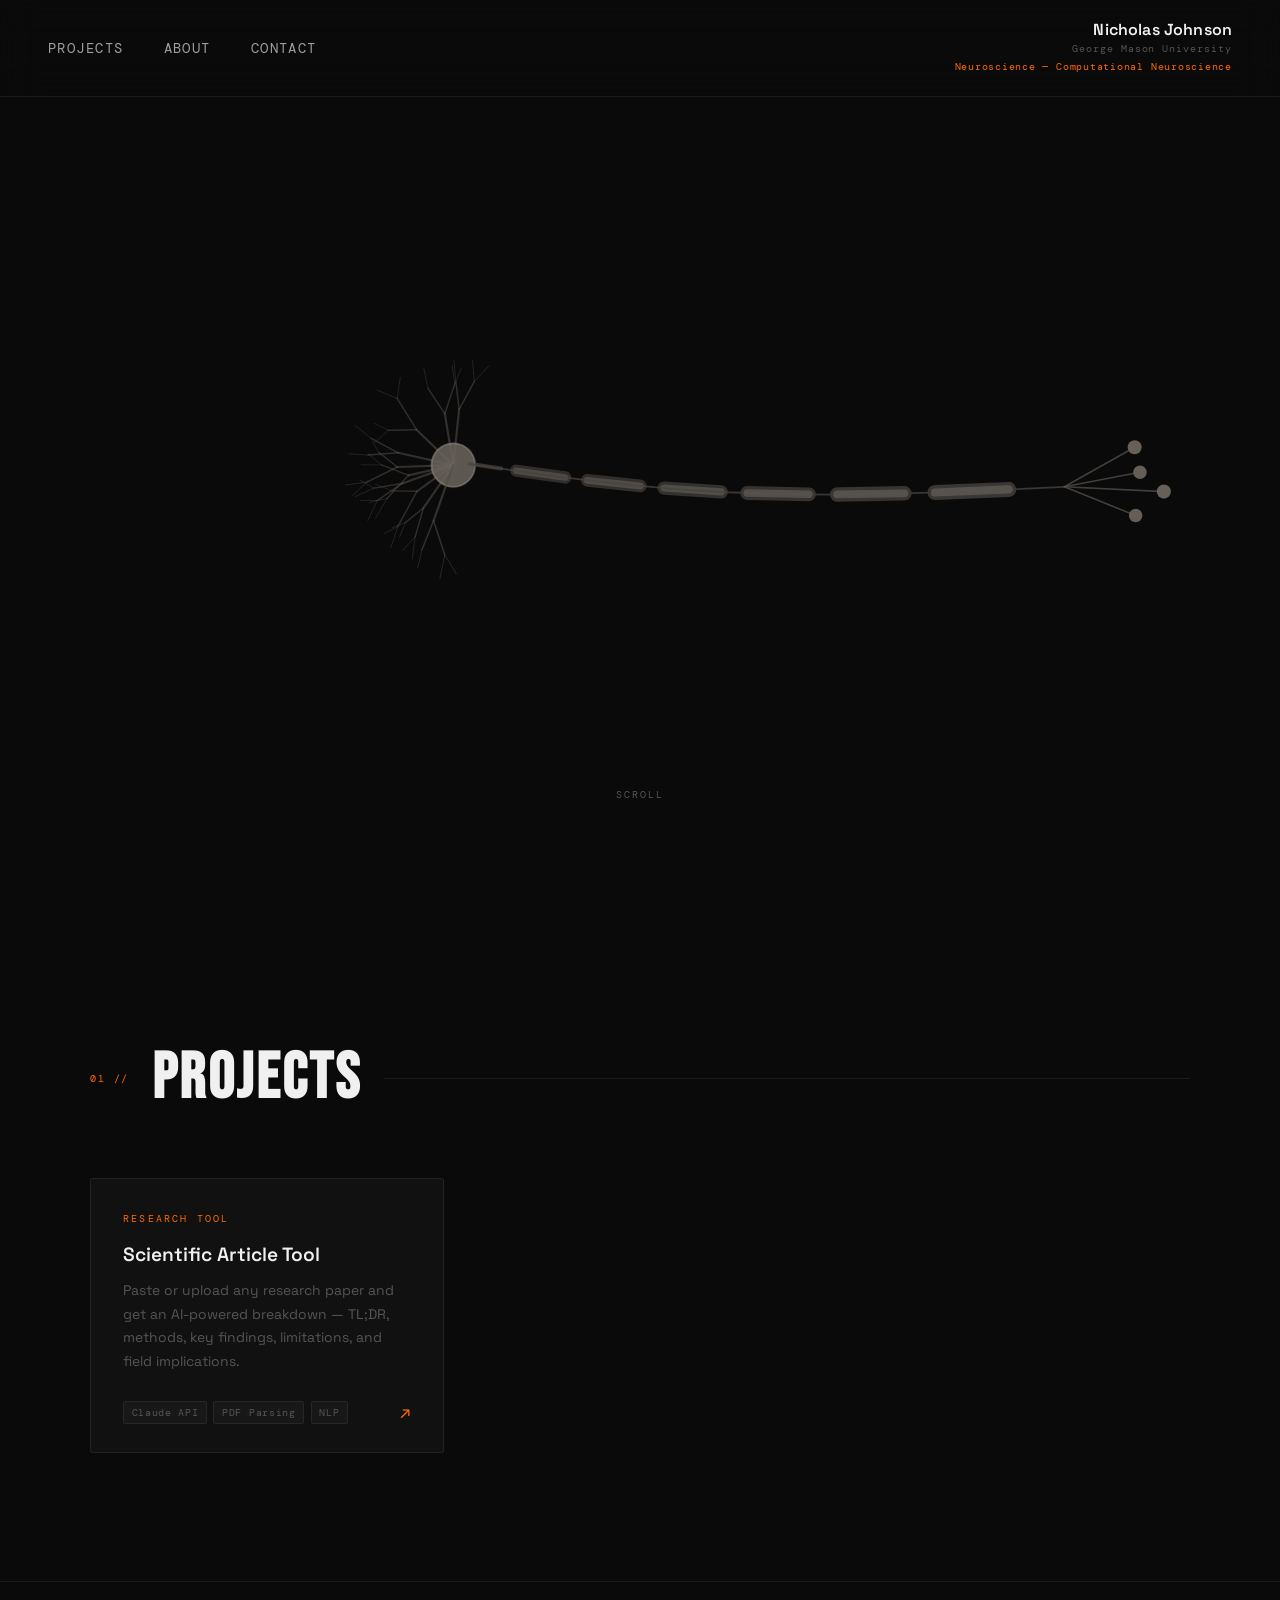
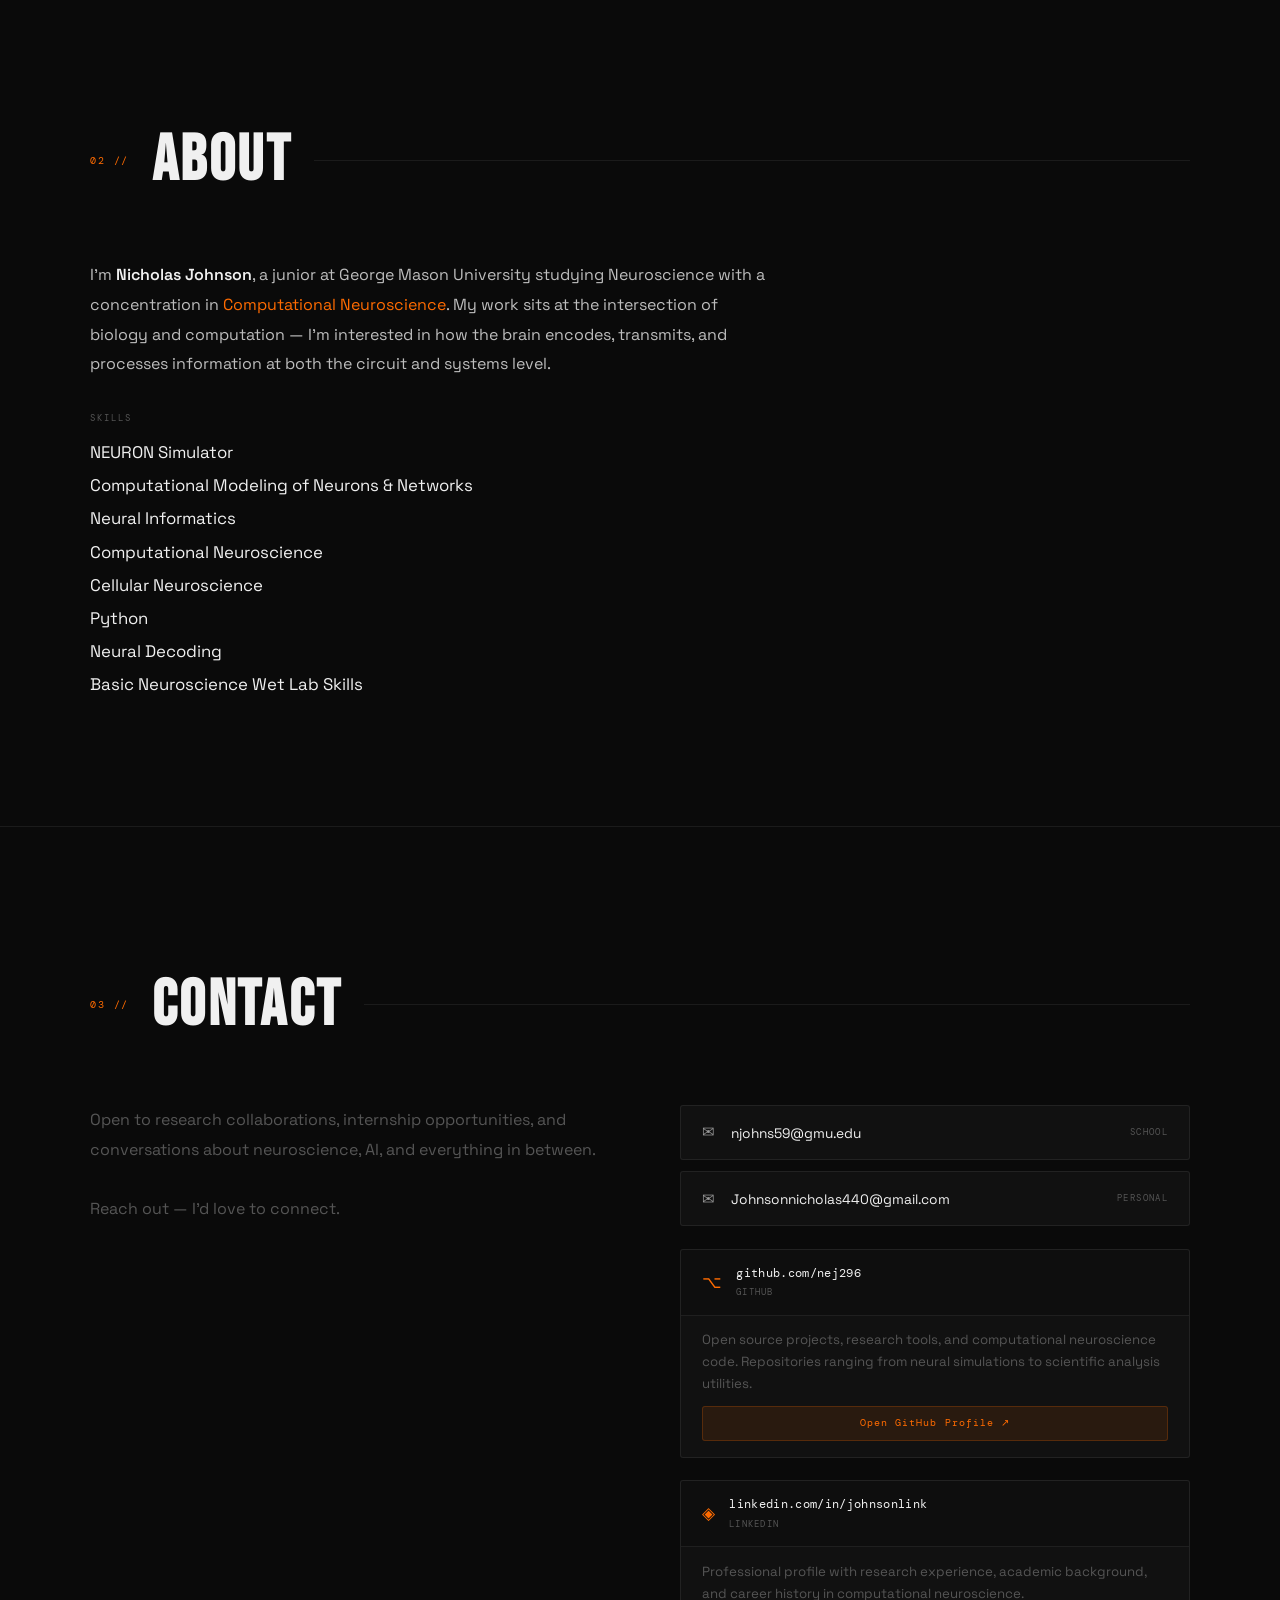
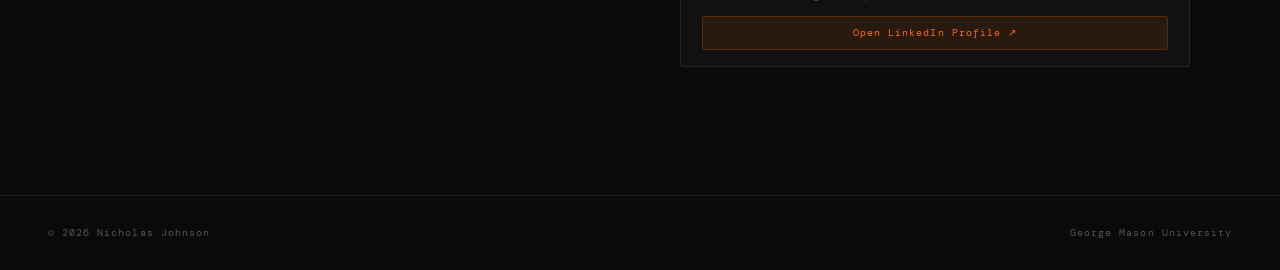
==== index.html @ ff664b65 "Add Python API backend and deploy to Vercel - Add serverless /api/analyze endpoint that proxies Anth" ====
<!DOCTYPE html>
<html lang="en">
<head>
  <meta charset="UTF-8">
  <meta name="viewport" content="width=device-width, initial-scale=1.0">
  <title>Nicholas Johnson — Computational Neuroscience</title>
  <link rel="preconnect" href="https://fonts.googleapis.com">
  <link rel="preconnect" href="https://fonts.gstatic.com" crossorigin>
  <link href="https://fonts.googleapis.com/css2?family=Bebas+Neue&family=Space+Grotesk:wght@300;400;500;600;700&family=DM+Mono:ital,wght@0,400;0,500;1,400&display=swap" rel="stylesheet">

  <style>
    /* ═══════════════════════════════════════════════
       DESIGN SYSTEM
    ═══════════════════════════════════════════════ */
    :root {
      --bg:          #0a0a0a;
      --surface:     #111111;
      --surface-hi:  #1a1a1a;
      --orange:      #ff6b00;
      --orange-lo:   #c45200;
      --orange-hi:   #ff9a3c;
      --orange-dim:  rgba(255, 107, 0, 0.1);
      --orange-mid:  rgba(255, 107, 0, 0.2);
      --text:        #f0f0f0;
      --text-dim:    #555555;
      --border:      rgba(255, 255, 255, 0.07);
      --border-hi:   rgba(255, 107, 0, 0.4);
      --font-display: 'Bebas Neue', sans-serif;
      --font-body:    'Space Grotesk', sans-serif;
      --font-mono:    'DM Mono', monospace;
      --ease:         cubic-bezier(0.25, 0.46, 0.45, 0.94);
    }

    *, *::before, *::after { box-sizing: border-box; margin: 0; padding: 0; }
    html { scroll-behavior: smooth; }

    body {
      background: var(--bg);
      color: var(--text);
      font-family: var(--font-body);
      overflow-x: hidden;
      line-height: 1.6;
    }

    /* ═══════════════════════════════════════════════
       CANVAS — Single neuron morphology
    ═══════════════════════════════════════════════ */
    #neural-canvas {
      position: fixed;
      inset: 0;
      width: 100%;
      height: 100%;
      z-index: 0;
      pointer-events: auto;
      cursor: grab;
    }

    #neural-canvas:active { cursor: grabbing; }

    /* ═══════════════════════════════════════════════
       NAV
    ═══════════════════════════════════════════════ */
    nav {
      position: fixed;
      inset: 0 0 auto 0;
      z-index: 100;
      padding: 1.4rem 3rem;
      display: flex;
      align-items: center;
      justify-content: space-between;
      backdrop-filter: blur(20px);
      background: rgba(10, 10, 10, 0.7);
      border-bottom: 1px solid var(--border);
    }

    .nav-links {
      display: flex;
      gap: 2.5rem;
      list-style: none;
    }

    .nav-links a {
      color: rgba(240, 240, 240, 0.65);
      text-decoration: none;
      font-family: var(--font-mono);
      font-size: 0.9rem;
      letter-spacing: 0.1em;
      text-transform: uppercase;
      transition: color 0.2s;
      position: relative;
    }

    .nav-links a::after {
      content: '';
      position: absolute;
      bottom: -3px; left: 0;
      width: 0; height: 1px;
      background: var(--orange);
      transition: width 0.25s var(--ease);
    }

    .nav-links a:hover { color: var(--orange); }
    .nav-links a:hover::after { width: 100%; }

    /* Identity block — top right */
    .nav-identity {
      display: flex;
      flex-direction: column;
      align-items: flex-end;
      gap: 0.15rem;
    }

    .nid-name {
      font-family: var(--font-body);
      font-size: 1rem;
      font-weight: 600;
      color: var(--text);
      letter-spacing: 0.01em;
      line-height: 1;
    }

    .nid-school {
      font-family: var(--font-mono);
      font-size: 0.6rem;
      color: var(--text-dim);
      letter-spacing: 0.1em;
    }

    .nid-degree {
      font-family: var(--font-mono);
      font-size: 0.6rem;
      color: var(--orange);
      letter-spacing: 0.08em;
    }

    /* ═══════════════════════════════════════════════
       HERO — full viewport, neuron is the content
    ═══════════════════════════════════════════════ */
    #hero {
      position: relative;
      z-index: 2;
      height: 100vh;
      background: transparent;
      pointer-events: none; /* let canvas beneath receive mouse/touch events */
    }

    .scroll-cue {
      position: absolute;
      bottom: 2.5rem;
      left: 50%;
      transform: translateX(-50%);
      display: flex;
      flex-direction: column;
      align-items: center;
      gap: 0.6rem;
      opacity: 0;
      animation: fadeIn 1s var(--ease) 2s forwards;
    }

    .scroll-cue span {
      font-family: var(--font-mono);
      font-size: 0.6rem;
      color: var(--text-dim);
      letter-spacing: 0.22em;
      text-transform: uppercase;
    }

    .scroll-track {
      width: 1px;
      height: 48px;
      overflow: hidden;
      position: relative;
    }

    .scroll-track::after {
      content: '';
      position: absolute;
      top: -100%;
      width: 1px;
      height: 100%;
      background: linear-gradient(to bottom, transparent, var(--orange));
      animation: scrollDrop 2s ease-in-out infinite;
    }

    /* ═══════════════════════════════════════════════
       SECTIONS — solid black covers canvas when scrolled
    ═══════════════════════════════════════════════ */
    section {
      position: relative;
      z-index: 2;
      background: var(--bg);
    }

    .sec-head {
      display: flex;
      align-items: center;
      gap: 1.4rem;
      margin-bottom: 3rem;
    }

    .sec-num {
      font-family: var(--font-mono);
      font-size: 0.65rem;
      color: var(--orange);
      letter-spacing: 0.18em;
      white-space: nowrap;
    }

    .sec-title {
      font-family: var(--font-display);
      font-size: clamp(2.5rem, 5vw, 4rem);
      color: var(--text);
      letter-spacing: 0.04em;
      white-space: nowrap;
    }

    .sec-rule {
      flex: 1;
      height: 1px;
      background: var(--border);
      margin-bottom: 2px;
    }

    /* ═══════════════════════════════════════════════
       PROJECTS
    ═══════════════════════════════════════════════ */
    #projects { padding: 8rem 3rem; }

    .projects-wrap { max-width: 1100px; margin: 0 auto; }

    /* ─────────────────────────────────────────────
       HOW TO ADD A NEW PROJECT CARD
       ─────────────────────────────────────────────
       1. Copy the <article class="project-card"> block.
       2. Paste after the last </article>, before "ADD NEW CARDS HERE".
       3. Update:
            data-href       → "yourpage.html" or "https://..."
            .card-category  → category label
            .card-title     → project name
            .card-desc      → 1–2 sentence description
            .pill items     → tech/method tags
       ───────────────────────────────────────────── */
    .projects-grid {
      display: grid;
      grid-template-columns: repeat(auto-fill, minmax(340px, 1fr));
      gap: 1.2rem;
    }

    .project-card {
      background: var(--surface);
      border: 1px solid var(--border);
      border-radius: 3px;
      padding: 2rem 2rem 1.6rem;
      cursor: pointer;
      transition: transform 0.3s var(--ease), border-color 0.25s, box-shadow 0.3s, background 0.25s;
      position: relative;
      overflow: hidden;
      text-decoration: none;
      color: inherit;
      display: block;
    }

    .project-card::before {
      content: '';
      position: absolute;
      top: 0; left: 0; right: 0;
      height: 2px;
      background: linear-gradient(90deg, transparent, var(--orange), transparent);
      opacity: 0;
      transition: opacity 0.3s;
    }

    .project-card::after {
      content: '';
      position: absolute;
      inset: 0;
      background: radial-gradient(ellipse at 50% -10%, var(--orange-dim), transparent 65%);
      opacity: 0;
      transition: opacity 0.3s;
    }

    .project-card:hover {
      border-color: var(--border-hi);
      background: var(--surface-hi);
      transform: translateY(-4px);
      box-shadow: 0 20px 50px rgba(0,0,0,0.6), 0 0 40px rgba(255, 107, 0, 0.06);
    }

    .project-card:hover::before,
    .project-card:hover::after { opacity: 1; }

    .card-category {
      font-family: var(--font-mono);
      font-size: 0.62rem;
      color: var(--orange);
      letter-spacing: 0.22em;
      text-transform: uppercase;
      margin-bottom: 1rem;
    }

    .card-title {
      font-size: 1.2rem;
      font-weight: 600;
      color: var(--text);
      margin-bottom: 0.65rem;
      line-height: 1.3;
    }

    .card-desc {
      font-size: 0.87rem;
      color: var(--text-dim);
      line-height: 1.72;
      margin-bottom: 1.5rem;
    }

    .card-foot {
      display: flex;
      align-items: center;
      justify-content: space-between;
    }

    .card-pills { display: flex; gap: 0.4rem; flex-wrap: wrap; }

    .pill {
      font-family: var(--font-mono);
      font-size: 0.6rem;
      color: var(--text-dim);
      background: rgba(255,255,255,0.03);
      border: 1px solid rgba(255,255,255,0.06);
      border-radius: 2px;
      padding: 0.17rem 0.48rem;
      letter-spacing: 0.07em;
    }

    .card-arrow {
      color: var(--orange);
      font-size: 1.1rem;
      font-style: normal;
      transition: transform 0.25s var(--ease);
    }

    .project-card:hover .card-arrow { transform: translate(4px, -4px); }

    /* ═══════════════════════════════════════════════
       ABOUT
    ═══════════════════════════════════════════════ */
    #about { padding: 8rem 3rem; border-top: 1px solid var(--border); }

    .about-wrap {
      max-width: 1100px;
      margin: 0 auto;
    }

    .about-body {
      max-width: 680px;
    }

    .about-body p {
      font-size: 1rem;
      color: rgba(240, 240, 240, 0.78);
      line-height: 1.85;
      margin-bottom: 1.3rem;
    }

    .about-body strong { color: var(--text); font-weight: 600; }
    .hl { color: var(--orange); }

    /* Research interests list */
    .interest-list {
      list-style: none;
      padding: 0;
      margin: 0.6rem 0 1.4rem;
      display: flex;
      flex-direction: column;
      gap: 0.45rem;
    }

    .interest-list li {
      font-size: 0.92rem;
      color: rgba(240, 240, 240, 0.72);
      line-height: 1.5;
      padding-left: 1.2rem;
      position: relative;
    }

    .interest-list li::before {
      content: '—';
      position: absolute;
      left: 0;
      color: var(--orange);
      font-family: var(--font-mono);
    }

    /* Skills list */
    .skills-label {
      font-family: var(--font-mono);
      font-size: 0.58rem;
      color: var(--text-dim);
      letter-spacing: 0.22em;
      text-transform: uppercase;
      margin-top: 2rem;
      margin-bottom: 0.9rem;
    }

    .skills-cluster {
      display: flex;
      flex-direction: column;
      gap: 0.5rem;
    }

    .skill-chip {
      font-family: var(--font-body);
      font-size: 1.05rem;
      color: var(--text);
      line-height: 1.5;
    }

    /* Social preview cards (contact section) */
    .social-card {
      background: var(--surface);
      border: 1px solid var(--border);
      border-radius: 3px;
      overflow: hidden;
      margin-top: 0.7rem;
    }

    .social-card-head {
      display: flex;
      align-items: center;
      gap: 0.9rem;
      padding: 0.95rem 1.3rem;
      border-bottom: 1px solid var(--border);
      background: rgba(0, 0, 0, 0.2);
    }

    .social-icon {
      font-size: 1.05rem;
      color: var(--orange);
      flex-shrink: 0;
    }

    .social-card-meta {
      display: flex;
      flex-direction: column;
      gap: 0.12rem;
      min-width: 0;
    }

    .social-handle {
      font-family: var(--font-mono);
      font-size: 0.72rem;
      color: var(--text);
      letter-spacing: 0.03em;
      white-space: nowrap;
      overflow: hidden;
      text-overflow: ellipsis;
    }

    .social-platform {
      font-family: var(--font-mono);
      font-size: 0.56rem;
      color: var(--text-dim);
      letter-spacing: 0.14em;
      text-transform: uppercase;
    }

    .social-card-body {
      padding: 0.85rem 1.3rem 0.7rem;
    }

    .social-desc {
      font-size: 0.83rem;
      color: var(--text-dim);
      line-height: 1.65;
    }

    .social-open-btn {
      display: block;
      margin: 0 1.3rem 1rem;
      padding: 0.5rem 1rem;
      background: var(--orange-dim);
      border: 1px solid rgba(255, 107, 0, 0.22);
      border-radius: 3px;
      color: var(--orange);
      font-family: var(--font-mono);
      font-size: 0.64rem;
      letter-spacing: 0.1em;
      text-align: center;
      text-decoration: none;
      transition: background 0.2s, border-color 0.2s;
    }

    .social-open-btn:hover {
      background: var(--orange-mid);
      border-color: var(--border-hi);
    }

    /* ═══════════════════════════════════════════════
       CONTACT
    ═══════════════════════════════════════════════ */
    #contact { padding: 8rem 3rem; border-top: 1px solid var(--border); }

    .contact-wrap { max-width: 1100px; margin: 0 auto; }

    .contact-body {
      display: grid;
      grid-template-columns: 1fr 1fr;
      gap: 5rem;
      align-items: start;
    }

    .contact-copy {
      font-size: 1rem;
      color: var(--text-dim);
      line-height: 1.85;
    }

    .link-stack { display: flex; flex-direction: column; gap: 0.7rem; }

    .link-row {
      display: flex;
      align-items: center;
      gap: 1rem;
      padding: 0.9rem 1.3rem;
      background: var(--surface);
      border: 1px solid var(--border);
      border-radius: 3px;
      text-decoration: none;
      color: var(--text);
      font-size: 0.86rem;
      transition: border-color 0.22s, background 0.22s, color 0.22s;
    }

    .link-row:hover {
      border-color: var(--border-hi);
      background: var(--surface-hi);
      color: var(--orange);
    }

    .link-icon { font-size: 0.95rem; opacity: 0.6; }

    .link-label {
      font-family: var(--font-mono);
      font-size: 0.58rem;
      color: var(--text-dim);
      letter-spacing: 0.15em;
      text-transform: uppercase;
      margin-left: auto;
    }

    /* ═══════════════════════════════════════════════
       FOOTER
    ═══════════════════════════════════════════════ */
    footer {
      position: relative;
      z-index: 2;
      background: var(--bg);
      padding: 1.8rem 3rem;
      border-top: 1px solid var(--border);
      display: flex;
      align-items: center;
      justify-content: space-between;
    }

    footer p {
      font-family: var(--font-mono);
      font-size: 0.65rem;
      color: var(--text-dim);
      letter-spacing: 0.1em;
    }

    /* ═══════════════════════════════════════════════
       ANIMATIONS
    ═══════════════════════════════════════════════ */
    @keyframes fadeIn {
      from { opacity: 0; }
      to   { opacity: 1; }
    }

    @keyframes scrollDrop {
      0%   { top: -100%; }
      100% { top: 100%; }
    }

    /* ═══════════════════════════════════════════════
       RESPONSIVE
    ═══════════════════════════════════════════════ */
    @media (max-width: 900px) {
      nav { padding: 1rem 1.5rem; }
      .nid-school, .nid-degree { display: none; }
      #projects, #about, #contact { padding: 5rem 1.5rem; }
      .about-wrap { grid-template-columns: 1fr; gap: 2.5rem; }
      .about-label { position: static; }
      .contact-body { grid-template-columns: 1fr; gap: 2.5rem; }
      footer { padding: 1.5rem; flex-direction: column; gap: 0.3rem; text-align: center; }
    }

    @media (max-width: 600px) {
      .nav-links { gap: 1.4rem; }
      .nid-name { font-size: 0.88rem; }
      .projects-grid { grid-template-columns: 1fr; }
    }
  </style>
</head>
<body>

  <!-- Single-neuron AP animation -->
  <canvas id="neural-canvas"></canvas>

  <!-- ─── NAV ─────────────────────────────────────── -->
  <nav>
    <ul class="nav-links">
      <li><a href="#projects">Projects</a></li>
      <li><a href="#about">About</a></li>
      <li><a href="#contact">Contact</a></li>
    </ul>
    <div class="nav-identity">
      <span class="nid-name">Nicholas Johnson</span>
      <span class="nid-school">George Mason University</span>
      <span class="nid-degree">Neuroscience — Computational Neuroscience</span>
    </div>
  </nav>

  <!-- ─── HERO — neuron fills this viewport ──────── -->
  <section id="hero">
    <div class="scroll-cue" aria-hidden="true">
      <span>Scroll</span>
      <div class="scroll-track"></div>
    </div>
  </section>

  <!-- ─── PROJECTS ──────────────────────────────── -->
  <section id="projects">
    <div class="projects-wrap">
      <div class="sec-head">
        <span class="sec-num">01 //</span>
        <h2 class="sec-title">Projects</h2>
        <div class="sec-rule"></div>
      </div>

      <!-- ═══════════════════════════════════════════
           PROJECT CARDS
           ═══════════════════════════════════════════
           TO ADD A NEW CARD:
           1. Copy the <article> block below in full.
           2. Paste it after the last </article>, before "ADD NEW CARDS HERE".
           3. Edit:
                data-href       → page file or full URL
                .card-category  → short label
                .card-title     → project name
                .card-desc      → 1–2 sentence description
                .pill items     → tech/method tags
           ═══════════════════════════════════════════ -->
      <div class="projects-grid">

        <!-- ── CARD: Scientific Article Tool ── -->
        <article class="project-card" data-href="/tool" role="link" tabindex="0"
                 aria-label="Open Scientific Article Tool">
          <p class="card-category">Research Tool</p>
          <h3 class="card-title">Scientific Article Tool</h3>
          <p class="card-desc">
            Paste or upload any research paper and get an AI-powered breakdown —
            TL;DR, methods, key findings, limitations, and field implications.
          </p>
          <div class="card-foot">
            <div class="card-pills">
              <span class="pill">Claude API</span>
              <span class="pill">PDF Parsing</span>
              <span class="pill">NLP</span>
            </div>
            <i class="card-arrow">↗</i>
          </div>
        </article>

        <!-- ADD NEW CARDS HERE -->

      </div>
    </div>
  </section>

  <!-- ─── ABOUT ─────────────────────────────────── -->
  <section id="about">
    <div class="about-wrap">
      <div class="sec-head">
        <span class="sec-num">02 //</span>
        <h2 class="sec-title">About</h2>
        <div class="sec-rule"></div>
      </div>
      <div class="about-body">
        <p>
          I'm <strong>Nicholas Johnson</strong>, a junior at George Mason University studying
          Neuroscience with a concentration in <span class="hl">Computational Neuroscience</span>.
          My work sits at the intersection of biology and computation — I'm interested in how
          the brain encodes, transmits, and processes information at both the circuit and
          systems level.
        </p>

        <div class="skills-label">Skills</div>
        <div class="skills-cluster">
          <span class="skill-chip">NEURON Simulator</span>
          <span class="skill-chip">Computational Modeling of Neurons &amp; Networks</span>
          <span class="skill-chip">Neural Informatics</span>
          <span class="skill-chip">Computational Neuroscience</span>
          <span class="skill-chip">Cellular Neuroscience</span>
          <span class="skill-chip">Python</span>
          <span class="skill-chip">Neural Decoding</span>
          <span class="skill-chip">Basic Neuroscience Wet Lab Skills</span>
        </div>
      </div>
    </div>
  </section>

  <!-- ─── CONTACT ───────────────────────────────── -->
  <section id="contact">
    <div class="contact-wrap">
      <div class="sec-head">
        <span class="sec-num">03 //</span>
        <h2 class="sec-title">Contact</h2>
        <div class="sec-rule"></div>
      </div>
      <div class="contact-body">
        <p class="contact-copy">
          Open to research collaborations, internship opportunities, and conversations
          about neuroscience, AI, and everything in between.<br><br>
          Reach out — I'd love to connect.
        </p>
        <div class="link-stack">
          <!-- Email links -->
          <a href="mailto:njohns59@gmu.edu" class="link-row">
            <span class="link-icon">✉</span>
            <span>njohns59@gmu.edu</span>
            <span class="link-label">School</span>
          </a>
          <a href="mailto:Johnsonnicholas440@gmail.com" class="link-row">
            <span class="link-icon">✉</span>
            <span>Johnsonnicholas440@gmail.com</span>
            <span class="link-label">Personal</span>
          </a>

          <!-- GitHub preview card -->
          <div class="social-card">
            <div class="social-card-head">
              <span class="social-icon">⌥</span>
              <div class="social-card-meta">
                <span class="social-handle">github.com/nej296</span>
                <span class="social-platform">GitHub</span>
              </div>
            </div>
            <div class="social-card-body">
              <p class="social-desc">
                Open source projects, research tools, and computational neuroscience code.
                Repositories ranging from neural simulations to scientific analysis utilities.
              </p>
            </div>
            <a href="https://github.com/nej296" target="_blank" rel="noopener" class="social-open-btn">
              Open GitHub Profile ↗
            </a>
          </div>

          <!-- LinkedIn preview card -->
          <div class="social-card">
            <div class="social-card-head">
              <span class="social-icon">◈</span>
              <div class="social-card-meta">
                <span class="social-handle">linkedin.com/in/johnsonlink</span>
                <span class="social-platform">LinkedIn</span>
              </div>
            </div>
            <div class="social-card-body">
              <p class="social-desc">
                Professional profile with research experience, academic background,
                and career history in computational neuroscience.
              </p>
            </div>
            <a href="https://www.linkedin.com/in/johnsonlink/" target="_blank" rel="noopener" class="social-open-btn">
              Open LinkedIn Profile ↗
            </a>
          </div>
        </div>
      </div>
    </div>
  </section>

  <footer>
    <p>© 2026 Nicholas Johnson</p>
    <p>George Mason University</p>
  </footer>

  <!-- ═══════════════════════════════════════════════════
       SINGLE-NEURON 3D ACTION POTENTIAL ANIMATION
       ═══════════════════════════════════════════════════
       Full 3D perspective rendering on a 2D canvas:
         - All geometry in world-space 3D coords
         - Slow Y-axis rotation (~28s period) shows depth
         - Perspective projection with depth-based opacity
         - Depth-sorted draw order (back → front)
         - Dendrites spread in 3D (varying Z depths)
         - Myelinated axon with Z curvature
         - Terminal branches spread in 3D space

       AP cycle (~5.4s):
         [idle 2s] → [soma flash + axon AP 2.5s]
                   → [NT release 1.1s] → repeat

       NT dots: launch in a forward cone from each terminal
       (away from axon, toward the postsynaptic cell) in 3D,
       growing larger with perspective as they leave.
  ═══════════════════════════════════════════════════ -->
  <script>
  (function () {
    'use strict';

    const canvas = document.getElementById('neural-canvas');
    const ctx    = canvas.getContext('2d');

    // ── 3D geometry (world-space coords) ───────────
    let soma3        = { x: 0, y: 0, z: 0, r: 20 };
    let dendSegs     = [];  // [{x1,y1,z1, x2,y2,z2, w}]
    let axonPts      = [];  // [{x,y,z}]
    let myelinRanges = [];  // [{t1,t2}]
    let termBranches = [];  // [{from:{x,y,z}, to:{x,y,z}}]
    let terminals    = [];  // [{x,y,z}]
    let nts          = [];  // [{x,y,z, vx,vy,vz, alpha, r0}]

    // ── AP state ────────────────────────────────────
    let phase = 'idle', phaseStart = 0;
    const DUR = { idle: 1900, axon: 2500, release: 1100 };

    // ── Projection constants ─────────────────────────
    const ROT_SPEED = (Math.PI * 2) / 28000; // ~28s full rotation
    const BASE_TILT = -0.20;                  // resting X tilt (radians)
    const FOV       = 800;
    let   worldScale = 1;     // set by fitNeuron() after build()
    let   curTiltX   = BASE_TILT; // updated each frame during drag

    // ── Drag-rotation state ──────────────────────────
    let isDragging    = false;
    let dragLast      = { x: 0, y: 0 };
    let manualRotY    = 0;     // accumulated Y from user drag
    let manualRotX    = 0;     // accumulated X from user drag
    let autoRotOffset = 0;     // keeps auto-rot continuous after drag
    let lastInteract  = -999999;
    const RESUME_DELAY = 2000; // ms to blend back to auto-rotation

    // ── Seeded RNG ──────────────────────────────────
    function makeRng(seed) {
      let s = seed >>> 0;
      return () => { s = Math.imul(s, 1664525) + 1013904223 >>> 0; return s / 0x100000000; };
    }

    // ── 3D → 2D perspective projection ─────────────
    // worldScale is applied here so fitNeuron() can adjust size without
    // touching geometry arrays.
    function proj(wx, wy, wz, rotY) {
      wx *= worldScale; wy *= worldScale; wz *= worldScale;

      const cosY = Math.cos(rotY), sinY = Math.sin(rotY);
      const rx  =  wx * cosY + wz * sinY;
      const ry  =  wy;
      const rz  = -wx * sinY + wz * cosY;

      const cosX = Math.cos(curTiltX), sinX = Math.sin(curTiltX);
      const ry2  = ry * cosX - rz * sinX;
      const rz2  = ry * sinX + rz * cosX;

      const s = FOV / (FOV + rz2);
      return {
        sx: canvas.width  * 0.5 + rx  * s,
        sy: canvas.height * 0.5 + ry2 * s,
        s, rz2,
      };
    }

    function depthFade(rz2) { return Math.max(0.15, 1.0 - rz2 * 0.0015); }

    // ── Build 3D neuron geometry ─────────────────────
    function build() {
      const W = canvas.width, H = canvas.height;

      soma3 = {
        x: -W * 0.20, y: 0, z: 0,
        r: Math.max(16, Math.min(24, H * 0.028)),
      };

      dendSegs = []; axonPts = []; myelinRanges = [];
      termBranches = []; terminals = []; nts = [];

      const rng = makeRng(42);

      function growD(x, y, z, angle, len, depth) {
        if (depth <= 0 || len < 9) return;
        const wobble = (rng() - 0.5) * 0.52;
        const a  = angle + wobble;
        const dz = (rng() - 0.5) * len * 0.55;
        const ex = x + Math.cos(a) * len;
        const ey = y + Math.sin(a) * len;
        const ez = z + dz;
        const w  = Math.max(0.5, depth * 0.82);
        dendSegs.push({ x1:x, y1:y, z1:z, x2:ex, y2:ey, z2:ez, w });
        const nb  = depth >= 3 ? 2 : (rng() > 0.4 ? 2 : 1);
        const spr = 0.28 + rng() * 0.20;
        const sc  = 0.52 + rng() * 0.24;
        if (nb === 1) {
          growD(ex, ey, ez, a, len * sc, depth - 1);
        } else {
          growD(ex, ey, ez, a - spr, len * sc,           depth - 1);
          growD(ex, ey, ez, a + spr, len * (sc - 0.05),  depth - 1);
        }
      }

      const dLen = H * 0.082;
      [
        -Math.PI * 0.96, -Math.PI * 0.85, -Math.PI * 0.73,
        -Math.PI * 0.60, -Math.PI * 0.50,  Math.PI,
         Math.PI * 0.95,  Math.PI * 0.83,  Math.PI * 0.70,
         Math.PI * 0.58,
      ].forEach(a => growD(soma3.x, soma3.y, soma3.z, a, dLen, 3));

      const axLen = W * 0.52, axAngle = 0.10, nPts = 12;
      for (let i = 0; i <= nPts; i++) {
        const t   = i / nPts;
        const bow  = Math.sin(t * Math.PI) * (H * 0.022);
        const bowZ = Math.sin(t * Math.PI * 0.7) * (H * 0.015);
        axonPts.push({
          x: soma3.x + soma3.r + t * axLen * Math.cos(axAngle),
          y: soma3.y + t * axLen * Math.sin(axAngle) + bow,
          z: soma3.z + bowZ,
        });
      }

      const nMyelin = 6, nodeGap = 0.022, hillockT = 0.08, termGapT = 0.05;
      const mLen = 1 - hillockT - termGapT;
      for (let i = 0; i < nMyelin; i++) {
        const t1 = hillockT + (i / nMyelin) * mLen + nodeGap;
        const t2 = hillockT + ((i + 1) / nMyelin) * mLen - nodeGap;
        if (t2 > t1) myelinRanges.push({ t1, t2 });
      }

      const tip = axonPts[axonPts.length - 1];
      [
        { da: -0.48, dz: -0.30 }, { da: -0.18, dz:  0.20 },
        { da:  0.14, dz: -0.18 }, { da:  0.44, dz:  0.32 },
      ].forEach(({ da, dz }) => {
        const len = H * 0.068 + rng() * H * 0.025;
        const ex  = tip.x + Math.cos(da) * len;
        const ey  = tip.y + Math.sin(da) * len;
        const ez  = tip.z + dz * len;
        termBranches.push({ from: { x: tip.x, y: tip.y, z: tip.z }, to: { x: ex, y: ey, z: ez } });
        terminals.push({ x: ex, y: ey, z: ez });
      });
    }

    // ── Fit neuron to viewport ────────────────────────
    // Samples all world points across 8 Y-rotation angles to find the
    // worst-case screen extent, then sets worldScale so the neuron
    // never clips outside the viewport.
    function fitNeuron() {
      worldScale = 1; // reset so proj() gives raw values first

      const pts = [
        soma3,
        ...dendSegs.flatMap(s => [{ x:s.x1,y:s.y1,z:s.z1 }, { x:s.x2,y:s.y2,z:s.z2 }]),
        ...axonPts,
        ...termBranches.flatMap(b => [b.from, b.to]),
      ];

      const W = canvas.width, H = canvas.height;
      let maxSx = 0, maxSy = 0;
      const nAngles = 12;

      for (let i = 0; i < nAngles; i++) {
        const rotY = i * (Math.PI / nAngles);
        pts.forEach(p => {
          const pr = proj(p.x, p.y, p.z, rotY);
          maxSx = Math.max(maxSx, Math.abs(pr.sx - W * 0.5));
          maxSy = Math.max(maxSy, Math.abs(pr.sy - H * 0.5));
        });
      }

      const padX = W * 0.5 * 0.90;
      const padY = H * 0.5 * 0.90;
      const sx   = maxSx > 0 ? padX / maxSx : 1;
      const sy   = maxSy > 0 ? padY / maxSy : 1;
      worldScale  = Math.min(sx, sy, 1.6); // scale up to fill viewport, cap at 1.6×
    }

    // ── 3D path utilities ────────────────────────────
    function pathLen3(pts) {
      let l = 0;
      for (let i = 1; i < pts.length; i++)
        l += Math.hypot(pts[i].x - pts[i-1].x, pts[i].y - pts[i-1].y, pts[i].z - pts[i-1].z);
      return l;
    }

    function ptOnPath3(pts, t) {
      if (pts.length < 2) return pts[0] ?? soma3;
      const total  = pathLen3(pts);
      const target = Math.min(t, 1) * total;
      let walked = 0;
      for (let i = 1; i < pts.length; i++) {
        const d = Math.hypot(pts[i].x - pts[i-1].x, pts[i].y - pts[i-1].y, pts[i].z - pts[i-1].z);
        if (walked + d >= target) {
          const lt = d > 0 ? (target - walked) / d : 0;
          return {
            x: pts[i-1].x + (pts[i].x - pts[i-1].x) * lt,
            y: pts[i-1].y + (pts[i].y - pts[i-1].y) * lt,
            z: pts[i-1].z + (pts[i].z - pts[i-1].z) * lt,
          };
        }
        walked += d;
      }
      return pts[pts.length - 1];
    }

    // ── Glow helper ──────────────────────────────────
    function glow(sx, sy, r, alpha) {
      if (r <= 0 || alpha <= 0) return;
      const g = ctx.createRadialGradient(sx, sy, 0, sx, sy, r);
      g.addColorStop(0,    `rgba(255,255,255,${alpha})`);
      g.addColorStop(0.42, `rgba(255,252,248,${alpha * 0.35})`);
      g.addColorStop(1,    'rgba(255,255,255,0)');
      ctx.fillStyle = g;
      ctx.beginPath();
      ctx.arc(sx, sy, r, 0, Math.PI * 2);
      ctx.fill();
    }

    // ── Draw neuron with depth-sorted 3D projection ──
    function drawNeuron(rotY, somaBreath, termIntensity) {
      ctx.lineCap = 'round'; ctx.lineJoin = 'round';
      const calls = [];

      dendSegs.forEach(s => {
        const p1 = proj(s.x1, s.y1, s.z1, rotY);
        const p2 = proj(s.x2, s.y2, s.z2, rotY);
        const mz = (p1.rz2 + p2.rz2) * 0.5;
        const df = depthFade(mz);
        const lw = s.w * Math.max(0.6, (p1.s + p2.s) * 0.5);
        calls.push({ z: mz, fn() {
          ctx.beginPath(); ctx.moveTo(p1.sx, p1.sy); ctx.lineTo(p2.sx, p2.sy);
          ctx.strokeStyle = `rgba(82,77,72,${0.65 * df})`;
          ctx.lineWidth   = lw; ctx.stroke();
        }});
      });

      {
        const pts2 = axonPts.map(p => proj(p.x, p.y, p.z, rotY));
        const mz   = pts2.reduce((a, p) => a + p.rz2, 0) / pts2.length;
        const df   = depthFade(mz);
        calls.push({ z: mz, fn() {
          ctx.beginPath();
          pts2.forEach((p, i) => i === 0 ? ctx.moveTo(p.sx, p.sy) : ctx.lineTo(p.sx, p.sy));
          ctx.strokeStyle = `rgba(72,68,64,${0.75 * df})`;
          ctx.lineWidth   = 1.8; ctx.stroke();
        }});
      }

      myelinRanges.forEach(({ t1, t2 }) => {
        const s3 = ptOnPath3(axonPts, t1);
        const e3 = ptOnPath3(axonPts, t2);
        const ps = proj(s3.x, s3.y, s3.z, rotY);
        const pe = proj(e3.x, e3.y, e3.z, rotY);
        const mz = (ps.rz2 + pe.rz2) * 0.5;
        const df = depthFade(mz);
        const sc = (ps.s + pe.s) * 0.5;
        calls.push({ z: mz, fn() {
          ctx.beginPath(); ctx.moveTo(ps.sx, ps.sy); ctx.lineTo(pe.sx, pe.sy);
          ctx.strokeStyle = `rgba(58,55,52,${0.85 * df})`; ctx.lineWidth = 13 * sc; ctx.stroke();
          ctx.beginPath(); ctx.moveTo(ps.sx, ps.sy); ctx.lineTo(pe.sx, pe.sy);
          ctx.strokeStyle = `rgba(105,100,94,${0.55 * df})`; ctx.lineWidth = 7 * sc; ctx.stroke();
        }});
      });

      {
        const h3 = ptOnPath3(axonPts, 0.07);
        const ps = proj(soma3.x + soma3.r, soma3.y, soma3.z, rotY);
        const pe = proj(h3.x, h3.y, h3.z, rotY);
        const mz = (ps.rz2 + pe.rz2) * 0.5;
        const df = depthFade(mz);
        calls.push({ z: mz, fn() {
          ctx.beginPath(); ctx.moveTo(ps.sx, ps.sy); ctx.lineTo(pe.sx, pe.sy);
          ctx.strokeStyle = `rgba(82,77,72,${0.7 * df})`; ctx.lineWidth = 4; ctx.stroke();
        }});
      }

      termBranches.forEach((b, i) => {
        const ps = proj(b.from.x, b.from.y, b.from.z, rotY);
        const pe = proj(b.to.x,   b.to.y,   b.to.z,   rotY);
        const mz = (ps.rz2 + pe.rz2) * 0.5;
        const df = depthFade(mz);
        calls.push({ z: mz, fn() {
          ctx.beginPath(); ctx.moveTo(ps.sx, ps.sy); ctx.lineTo(pe.sx, pe.sy);
          ctx.strokeStyle = `rgba(82,77,72,${0.65 * df})`; ctx.lineWidth = 1.6; ctx.stroke();
        }});
        calls.push({ z: pe.rz2, fn() {
          if (termIntensity > 0) glow(pe.sx, pe.sy, (20 + termIntensity * 18) * pe.s, termIntensity * 0.88);
          ctx.beginPath(); ctx.arc(pe.sx, pe.sy, 5.5 * pe.s, 0, Math.PI * 2);
          ctx.fillStyle = termIntensity > 0
            ? `rgba(255,255,255,${0.75 + termIntensity * 0.25})`
            : `rgba(102,96,88,${0.8 * depthFade(pe.rz2)})`;
          ctx.fill();
        }});
      });

      {
        const ps = proj(soma3.x, soma3.y, soma3.z, rotY);
        calls.push({ z: ps.rz2, fn() {
          if (somaBreath > 0) glow(ps.sx, ps.sy, 32 * ps.s, somaBreath * 0.09);
          ctx.beginPath(); ctx.arc(ps.sx, ps.sy, soma3.r * ps.s, 0, Math.PI * 2);
          ctx.fillStyle = 'rgba(108,102,94,0.84)'; ctx.fill();
          ctx.strokeStyle = 'rgba(150,142,132,0.55)'; ctx.lineWidth = 1.8; ctx.stroke();
        }});
      }

      calls.sort((a, b) => b.z - a.z);
      calls.forEach(c => c.fn());
    }

    // ── Comet-trail pulse along 3D path ──────────────
    function drawPulse(pts3, t, rotY) {
      const head = Math.max(0, Math.min(1, t));
      [
        { dFrac: 0.07, r: 22, a: 0.10 },
        { dFrac: 0.04, r: 17, a: 0.32 },
        { dFrac: 0,    r: 11, a: 0.92 },
      ].forEach(({ dFrac, r, a }) => {
        const tp = Math.max(0, head - dFrac);
        const p3 = ptOnPath3(pts3, tp);
        const ps = proj(p3.x, p3.y, p3.z, rotY);
        glow(ps.sx, ps.sy, r * ps.s, a);
      });
    }

    // ── NT particles (white) ─────────────────────────
    function spawnNTs() {
      termBranches.forEach(b => {
        const dx = b.to.x - b.from.x;
        const dy = b.to.y - b.from.y;
        const dz = b.to.z - b.from.z;
        const len = Math.hypot(dx, dy, dz) || 1;
        const fx = dx / len, fy = dy / len, fz = dz / len;
        for (let i = 0; i < 8; i++) {
          const spread = 0.45;
          const px = fx + (Math.random() - 0.5) * spread;
          const py = fy + (Math.random() - 0.5) * spread;
          const pz = fz + (Math.random() - 0.5) * spread;
          const vl  = Math.hypot(px, py, pz) || 1;
          const spd = 0.9 + Math.random() * 1.2;
          nts.push({
            x: b.to.x + (Math.random() - 0.5) * 4,
            y: b.to.y + (Math.random() - 0.5) * 4,
            z: b.to.z + (Math.random() - 0.5) * 4,
            vx: (px / vl) * spd, vy: (py / vl) * spd, vz: (pz / vl) * spd,
            alpha: 0.92,
            r0: 1.8 + Math.random() * 1.4,
          });
        }
      });
    }

    function updateNTs() {
      nts = nts.filter(n => {
        n.x += n.vx; n.y += n.vy; n.z += n.vz;
        n.vx *= 0.968; n.vy *= 0.968; n.vz *= 0.968;
        n.alpha -= 0.007;
        return n.alpha > 0;
      });
    }

    function drawNTs(rotY) {
      nts.forEach(n => {
        const ps = proj(n.x, n.y, n.z, rotY);
        ctx.beginPath();
        ctx.arc(ps.sx, ps.sy, Math.max(0.5, n.r0 * ps.s), 0, Math.PI * 2);
        ctx.fillStyle = `rgba(255,255,255,${n.alpha})`; // white NT dots
        ctx.fill();
      });
    }

    // ── Easing ────────────────────────────────────────
    function eio(t) { return t < 0.5 ? 2*t*t : -1+(4-2*t)*t; }

    // ── Main render loop ──────────────────────────────
    function render(ts) {
      ctx.clearRect(0, 0, canvas.width, canvas.height);

      // ── Compute rotY + tiltX for this frame ─────────
      const sinceInteract = ts - lastInteract;
      let rotY;
      if (isDragging) {
        rotY     = manualRotY;
        curTiltX = BASE_TILT + manualRotX;
      } else if (sinceInteract < RESUME_DELAY) {
        // Smoothstep blend from manual back to auto-rotation
        const t      = sinceInteract / RESUME_DELAY;
        const eased  = t * t * (3 - 2 * t);
        const autoY  = ts * ROT_SPEED + autoRotOffset;
        rotY         = manualRotY + (autoY - manualRotY) * eased;
        curTiltX     = BASE_TILT + manualRotX * (1 - eased);
      } else {
        rotY     = ts * ROT_SPEED + autoRotOffset;
        curTiltX = BASE_TILT;
      }

      const elapsed  = ts - phaseStart;
      const progress = Math.min(1, elapsed / DUR[phase]);

      updateNTs();

      if (phase === 'idle') {
        const breathe = Math.sin(ts / 1700) * 0.5 + 0.5;
        drawNeuron(rotY, breathe, 0);
        drawNTs(rotY);
        if (progress >= 1) { phase = 'axon'; phaseStart = ts; }

      } else if (phase === 'axon') {
        drawNeuron(rotY, 0, 0);
        const ep = eio(progress);

        if (progress <= 0.85) {
          drawPulse(axonPts, ep / eio(0.85), rotY);
          if (progress < 0.08) {
            const sf = Math.sin((progress / 0.08) * Math.PI);
            const ps = proj(soma3.x, soma3.y, soma3.z, rotY);
            glow(ps.sx, ps.sy, (50 + sf * 24) * ps.s, sf * 0.94);
          }
        }

        if (progress >= 0.82) {
          const eTermT = eio(Math.min(1, (progress - 0.82) / 0.18));
          termBranches.forEach(b => {
            const p3 = {
              x: b.from.x + (b.to.x - b.from.x) * eTermT,
              y: b.from.y + (b.to.y - b.from.y) * eTermT,
              z: b.from.z + (b.to.z - b.from.z) * eTermT,
            };
            const ps = proj(p3.x, p3.y, p3.z, rotY);
            glow(ps.sx, ps.sy, 11 * ps.s, 0.88);
            glow(ps.sx, ps.sy, 20 * ps.s, 0.28);
          });
        }

        drawNTs(rotY);
        if (progress >= 1) { spawnNTs(); phase = 'release'; phaseStart = ts; }

      } else if (phase === 'release') {
        const termGlow = Math.max(0, 1 - progress * 2.2);
        drawNeuron(rotY, 0, termGlow);
        drawNTs(rotY);
        if (progress >= 1) { phase = 'idle'; phaseStart = ts; }
      }

      requestAnimationFrame(render);
    }

    // ── Mouse drag rotation ───────────────────────────
    canvas.addEventListener('mousedown', e => {
      isDragging   = true;
      dragLast     = { x: e.clientX, y: e.clientY };
      lastInteract = performance.now();
      e.preventDefault();
    });

    window.addEventListener('mousemove', e => {
      if (!isDragging) return;
      const dx = e.clientX - dragLast.x;
      const dy = e.clientY - dragLast.y;
      manualRotY  += dx * 0.005;
      manualRotX   = Math.max(-0.55, Math.min(0.55, manualRotX + dy * 0.004));
      dragLast     = { x: e.clientX, y: e.clientY };
      lastInteract = performance.now();
    });

    window.addEventListener('mouseup', () => {
      if (!isDragging) return;
      isDragging    = false;
      // Sync so auto-rotation continues smoothly from current position
      autoRotOffset = manualRotY - performance.now() * ROT_SPEED;
      lastInteract  = performance.now();
    });

    // ── Touch drag rotation ───────────────────────────
    canvas.addEventListener('touchstart', e => {
      if (e.touches.length !== 1) return;
      isDragging   = true;
      dragLast     = { x: e.touches[0].clientX, y: e.touches[0].clientY };
      lastInteract = performance.now();
    }, { passive: true });

    window.addEventListener('touchmove', e => {
      if (!isDragging || e.touches.length !== 1) return;
      const dx = e.touches[0].clientX - dragLast.x;
      const dy = e.touches[0].clientY - dragLast.y;
      manualRotY  += dx * 0.005;
      manualRotX   = Math.max(-0.55, Math.min(0.55, manualRotX + dy * 0.004));
      dragLast     = { x: e.touches[0].clientX, y: e.touches[0].clientY };
      lastInteract = performance.now();
    }, { passive: true });

    window.addEventListener('touchend', () => {
      if (!isDragging) return;
      isDragging    = false;
      autoRotOffset = manualRotY - performance.now() * ROT_SPEED;
      lastInteract  = performance.now();
    });

    // ── Project card navigation ────────────────────────
    document.querySelectorAll('.project-card[data-href]').forEach(card => {
      const href = card.dataset.href;
      const go   = () => { window.location.href = href; };
      card.addEventListener('click', go);
      card.addEventListener('keydown', e => {
        if (e.key === 'Enter' || e.key === ' ') { e.preventDefault(); go(); }
      });
    });

    // ── Resize ────────────────────────────────────────
    function resize() {
      canvas.width  = window.innerWidth;
      canvas.height = window.innerHeight;
      worldScale    = 1; // reset before fitting
      build();
      fitNeuron();  // auto-scale so neuron stays in viewport at all rotations
    }

    window.addEventListener('resize', () => {
      clearTimeout(window._nrt);
      window._nrt = setTimeout(resize, 180);
    });

    // ── Boot ──────────────────────────────────────────
    resize();
    phaseStart = performance.now();
    requestAnimationFrame(render);
  })();
  </script>

</body>
</html>
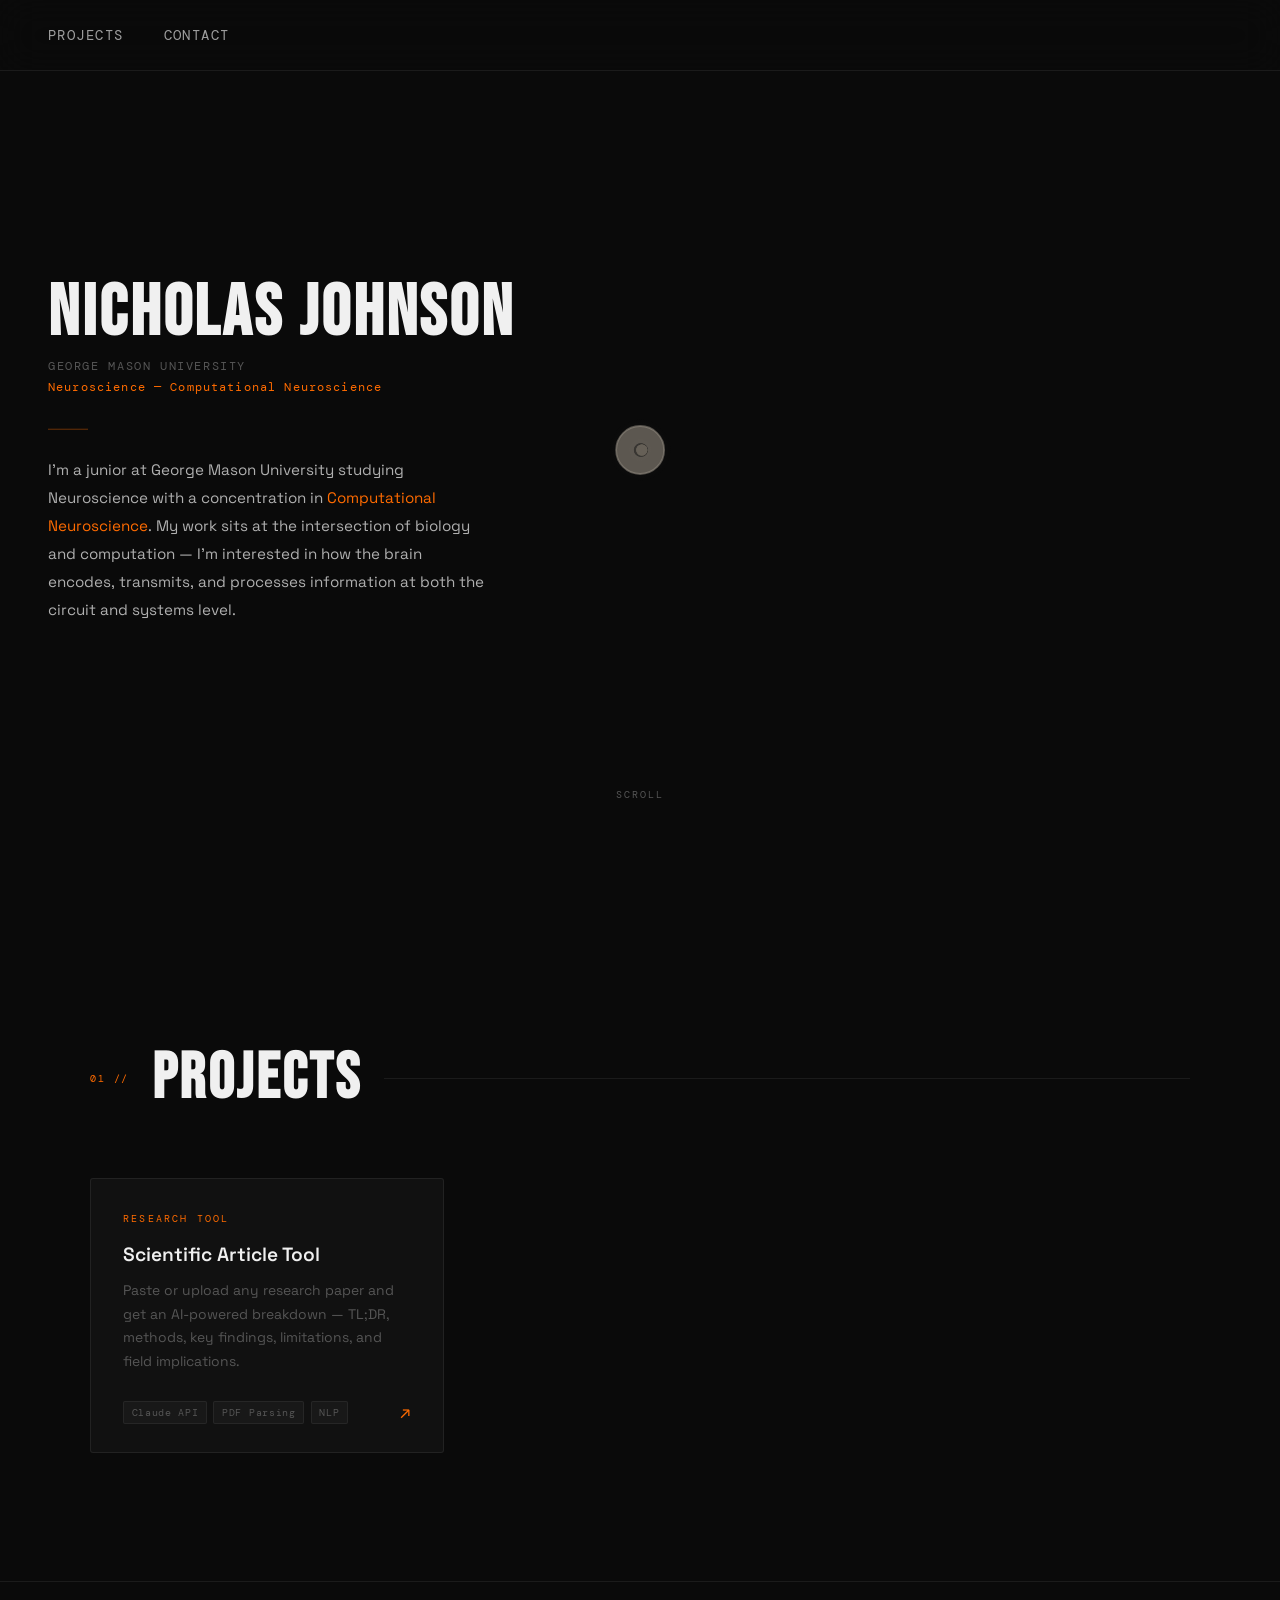
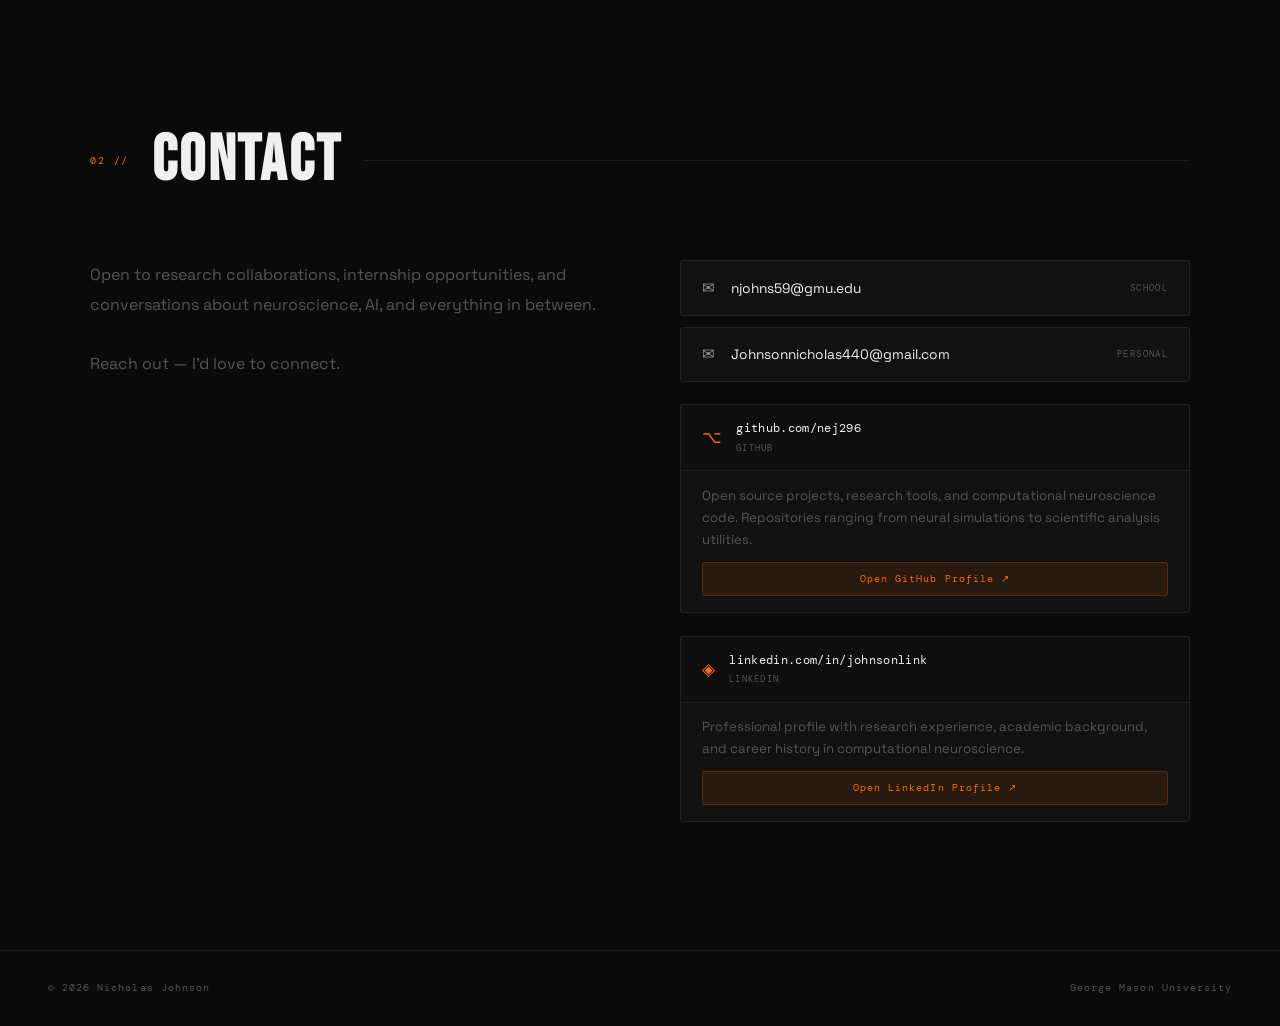
==== commit 9c2b0b64: "Redesign hero with identity overlay, remove standalone About section and skills" ====
--- a/index.html
+++ b/index.html
@@ -102,47 +102,71 @@
     .nav-links a:hover { color: var(--orange); }
     .nav-links a:hover::after { width: 100%; }
 
-    /* Identity block — top right */
-    .nav-identity {
-      display: flex;
-      flex-direction: column;
-      align-items: flex-end;
-      gap: 0.15rem;
-    }
-
-    .nid-name {
-      font-family: var(--font-body);
-      font-size: 1rem;
-      font-weight: 600;
-      color: var(--text);
-      letter-spacing: 0.01em;
-      line-height: 1;
-    }
-
-    .nid-school {
-      font-family: var(--font-mono);
-      font-size: 0.6rem;
-      color: var(--text-dim);
-      letter-spacing: 0.1em;
-    }
-
-    .nid-degree {
-      font-family: var(--font-mono);
-      font-size: 0.6rem;
-      color: var(--orange);
-      letter-spacing: 0.08em;
-    }
-
     /* ═══════════════════════════════════════════════
-       HERO — full viewport, neuron is the content
+       HERO — split layout: identity left, neuron right
     ═══════════════════════════════════════════════ */
     #hero {
       position: relative;
       z-index: 2;
       height: 100vh;
       background: transparent;
-      pointer-events: none; /* let canvas beneath receive mouse/touch events */
-    }
+      pointer-events: none;
+    }
+
+    .hero-content {
+      position: absolute;
+      top: 50%;
+      left: 3rem;
+      transform: translateY(-50%);
+      max-width: 480px;
+      pointer-events: auto;
+      opacity: 0;
+      animation: fadeIn 0.8s var(--ease) 0.4s forwards;
+    }
+
+    .hero-name {
+      font-family: var(--font-display);
+      font-size: clamp(2.8rem, 6vw, 4.5rem);
+      color: var(--text);
+      letter-spacing: 0.04em;
+      line-height: 1.05;
+      margin-bottom: 0.4rem;
+    }
+
+    .hero-school {
+      font-family: var(--font-mono);
+      font-size: 0.72rem;
+      color: var(--text-dim);
+      letter-spacing: 0.14em;
+      text-transform: uppercase;
+      margin-bottom: 0.15rem;
+    }
+
+    .hero-degree {
+      font-family: var(--font-mono);
+      font-size: 0.72rem;
+      color: var(--orange);
+      letter-spacing: 0.1em;
+      margin-bottom: 2rem;
+    }
+
+    .hero-rule {
+      width: 40px;
+      height: 1px;
+      background: var(--orange);
+      opacity: 0.4;
+      margin-bottom: 1.6rem;
+    }
+
+    .hero-about {
+      font-size: 0.95rem;
+      color: rgba(240, 240, 240, 0.72);
+      line-height: 1.85;
+      max-width: 440px;
+    }
+
+    .hero-about strong { color: var(--text); font-weight: 600; }
+    .hero-about .hl { color: var(--orange); }
 
     .scroll-cue {
       position: absolute;
@@ -341,80 +365,6 @@
 
     .project-card:hover .card-arrow { transform: translate(4px, -4px); }
 
-    /* ═══════════════════════════════════════════════
-       ABOUT
-    ═══════════════════════════════════════════════ */
-    #about { padding: 8rem 3rem; border-top: 1px solid var(--border); }
-
-    .about-wrap {
-      max-width: 1100px;
-      margin: 0 auto;
-    }
-
-    .about-body {
-      max-width: 680px;
-    }
-
-    .about-body p {
-      font-size: 1rem;
-      color: rgba(240, 240, 240, 0.78);
-      line-height: 1.85;
-      margin-bottom: 1.3rem;
-    }
-
-    .about-body strong { color: var(--text); font-weight: 600; }
-    .hl { color: var(--orange); }
-
-    /* Research interests list */
-    .interest-list {
-      list-style: none;
-      padding: 0;
-      margin: 0.6rem 0 1.4rem;
-      display: flex;
-      flex-direction: column;
-      gap: 0.45rem;
-    }
-
-    .interest-list li {
-      font-size: 0.92rem;
-      color: rgba(240, 240, 240, 0.72);
-      line-height: 1.5;
-      padding-left: 1.2rem;
-      position: relative;
-    }
-
-    .interest-list li::before {
-      content: '—';
-      position: absolute;
-      left: 0;
-      color: var(--orange);
-      font-family: var(--font-mono);
-    }
-
-    /* Skills list */
-    .skills-label {
-      font-family: var(--font-mono);
-      font-size: 0.58rem;
-      color: var(--text-dim);
-      letter-spacing: 0.22em;
-      text-transform: uppercase;
-      margin-top: 2rem;
-      margin-bottom: 0.9rem;
-    }
-
-    .skills-cluster {
-      display: flex;
-      flex-direction: column;
-      gap: 0.5rem;
-    }
-
-    .skill-chip {
-      font-family: var(--font-body);
-      font-size: 1.05rem;
-      color: var(--text);
-      line-height: 1.5;
-    }
-
     /* Social preview cards (contact section) */
     .social-card {
       background: var(--surface);
@@ -587,17 +537,15 @@
     ═══════════════════════════════════════════════ */
     @media (max-width: 900px) {
       nav { padding: 1rem 1.5rem; }
-      .nid-school, .nid-degree { display: none; }
-      #projects, #about, #contact { padding: 5rem 1.5rem; }
-      .about-wrap { grid-template-columns: 1fr; gap: 2.5rem; }
-      .about-label { position: static; }
+      #projects, #contact { padding: 5rem 1.5rem; }
+      .hero-content { left: 1.5rem; max-width: 90%; }
       .contact-body { grid-template-columns: 1fr; gap: 2.5rem; }
       footer { padding: 1.5rem; flex-direction: column; gap: 0.3rem; text-align: center; }
     }
 
     @media (max-width: 600px) {
       .nav-links { gap: 1.4rem; }
-      .nid-name { font-size: 0.88rem; }
+      .hero-name { font-size: 2.4rem; }
       .projects-grid { grid-template-columns: 1fr; }
     }
   </style>
@@ -611,18 +559,25 @@
   <nav>
     <ul class="nav-links">
       <li><a href="#projects">Projects</a></li>
-      <li><a href="#about">About</a></li>
       <li><a href="#contact">Contact</a></li>
     </ul>
-    <div class="nav-identity">
-      <span class="nid-name">Nicholas Johnson</span>
-      <span class="nid-school">George Mason University</span>
-      <span class="nid-degree">Neuroscience — Computational Neuroscience</span>
+  </nav>
+
+  <!-- ─── HERO — identity left, neuron right ──────── -->
+  <section id="hero">
+    <div class="hero-content">
+      <h1 class="hero-name">Nicholas Johnson</h1>
+      <p class="hero-school">George Mason University</p>
+      <p class="hero-degree">Neuroscience — Computational Neuroscience</p>
+      <div class="hero-rule"></div>
+      <p class="hero-about">
+        I'm a junior at George Mason University studying
+        Neuroscience with a concentration in <span class="hl">Computational Neuroscience</span>.
+        My work sits at the intersection of biology and computation — I'm interested in how
+        the brain encodes, transmits, and processes information at both the circuit and
+        systems level.
+      </p>
     </div>
-  </nav>
-
-  <!-- ─── HERO — neuron fills this viewport ──────── -->
-  <section id="hero">
     <div class="scroll-cue" aria-hidden="true">
       <span>Scroll</span>
       <div class="scroll-track"></div>
@@ -678,43 +633,11 @@
     </div>
   </section>
 
-  <!-- ─── ABOUT ─────────────────────────────────── -->
-  <section id="about">
-    <div class="about-wrap">
-      <div class="sec-head">
-        <span class="sec-num">02 //</span>
-        <h2 class="sec-title">About</h2>
-        <div class="sec-rule"></div>
-      </div>
-      <div class="about-body">
-        <p>
-          I'm <strong>Nicholas Johnson</strong>, a junior at George Mason University studying
-          Neuroscience with a concentration in <span class="hl">Computational Neuroscience</span>.
-          My work sits at the intersection of biology and computation — I'm interested in how
-          the brain encodes, transmits, and processes information at both the circuit and
-          systems level.
-        </p>
-
-        <div class="skills-label">Skills</div>
-        <div class="skills-cluster">
-          <span class="skill-chip">NEURON Simulator</span>
-          <span class="skill-chip">Computational Modeling of Neurons &amp; Networks</span>
-          <span class="skill-chip">Neural Informatics</span>
-          <span class="skill-chip">Computational Neuroscience</span>
-          <span class="skill-chip">Cellular Neuroscience</span>
-          <span class="skill-chip">Python</span>
-          <span class="skill-chip">Neural Decoding</span>
-          <span class="skill-chip">Basic Neuroscience Wet Lab Skills</span>
-        </div>
-      </div>
-    </div>
-  </section>
-
   <!-- ─── CONTACT ───────────────────────────────── -->
   <section id="contact">
     <div class="contact-wrap">
       <div class="sec-head">
-        <span class="sec-num">03 //</span>
+        <span class="sec-num">02 //</span>
         <h2 class="sec-title">Contact</h2>
         <div class="sec-rule"></div>
       </div>
@@ -878,7 +801,7 @@
       const W = canvas.width, H = canvas.height;
 
       soma3 = {
-        x: -W * 0.20, y: 0, z: 0,
+        x: W * 0.05, y: 0, z: 0,
         r: Math.max(16, Math.min(24, H * 0.028)),
       };
 
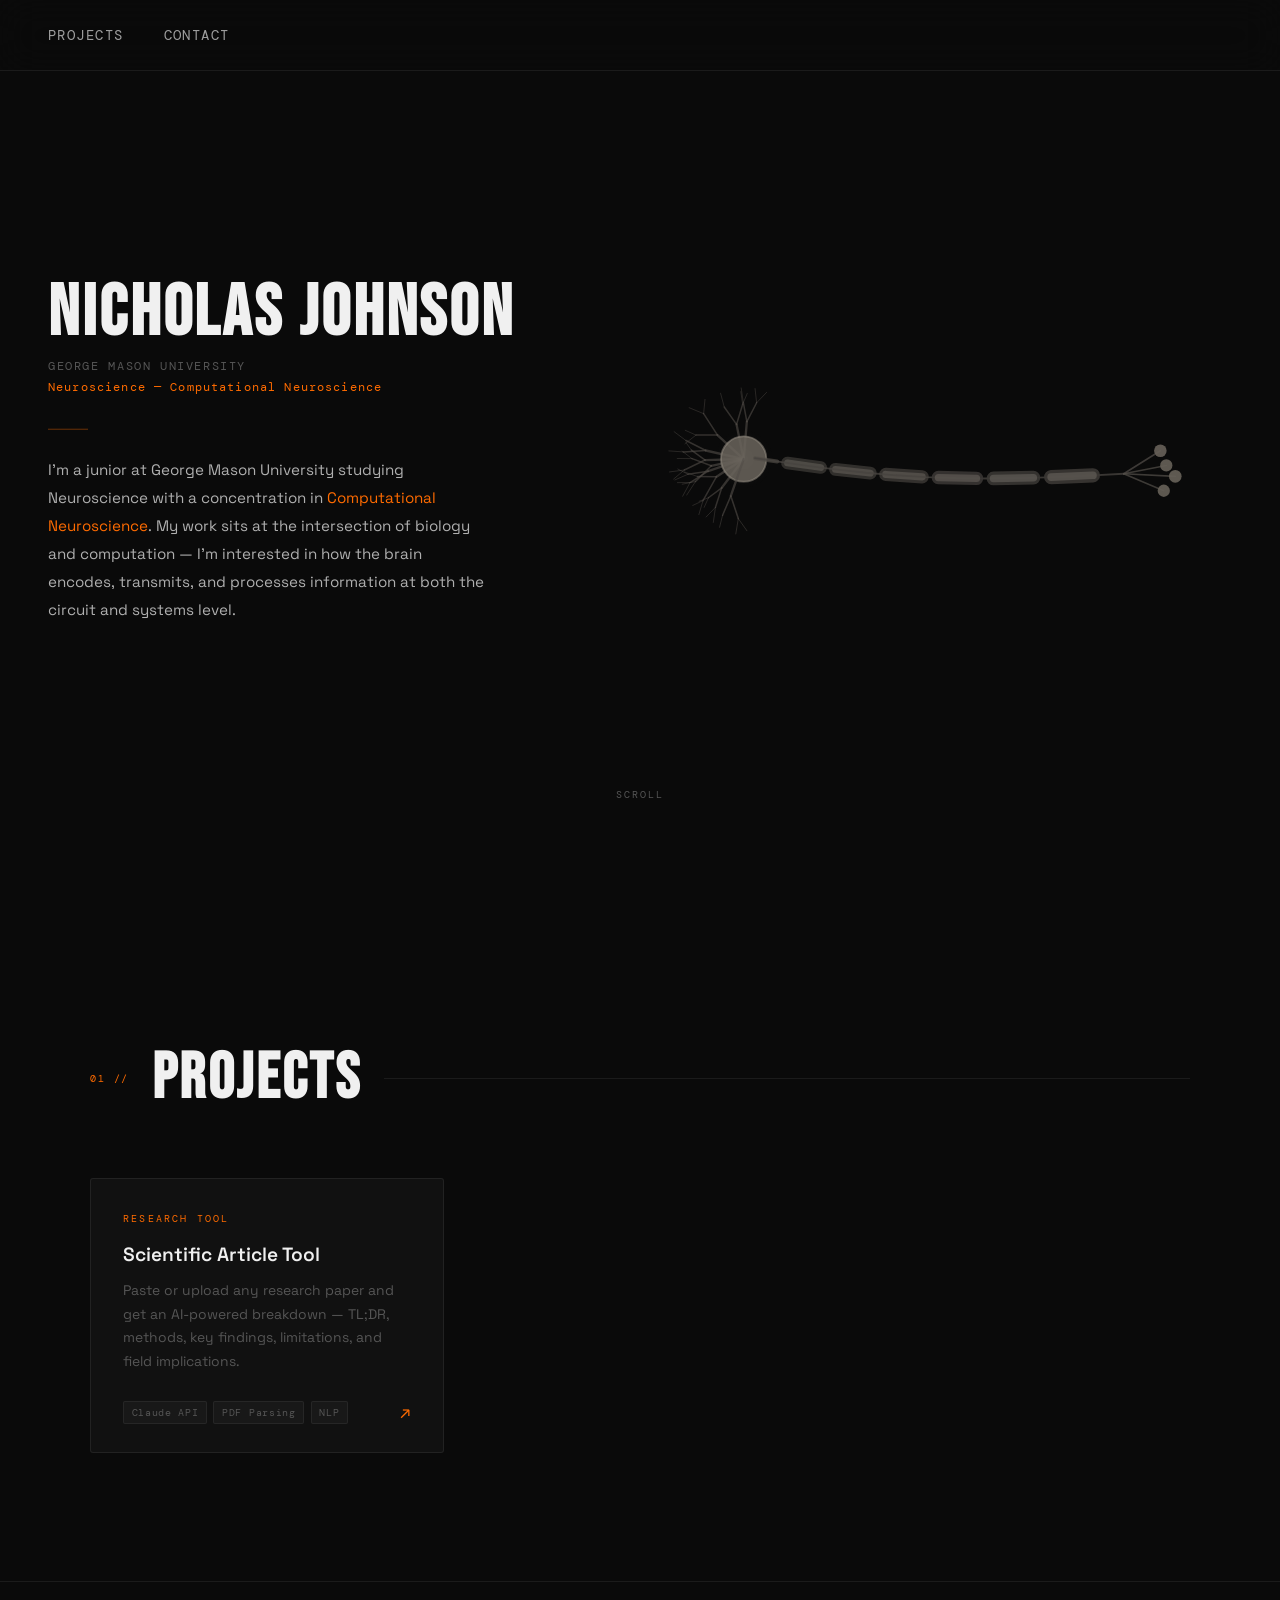
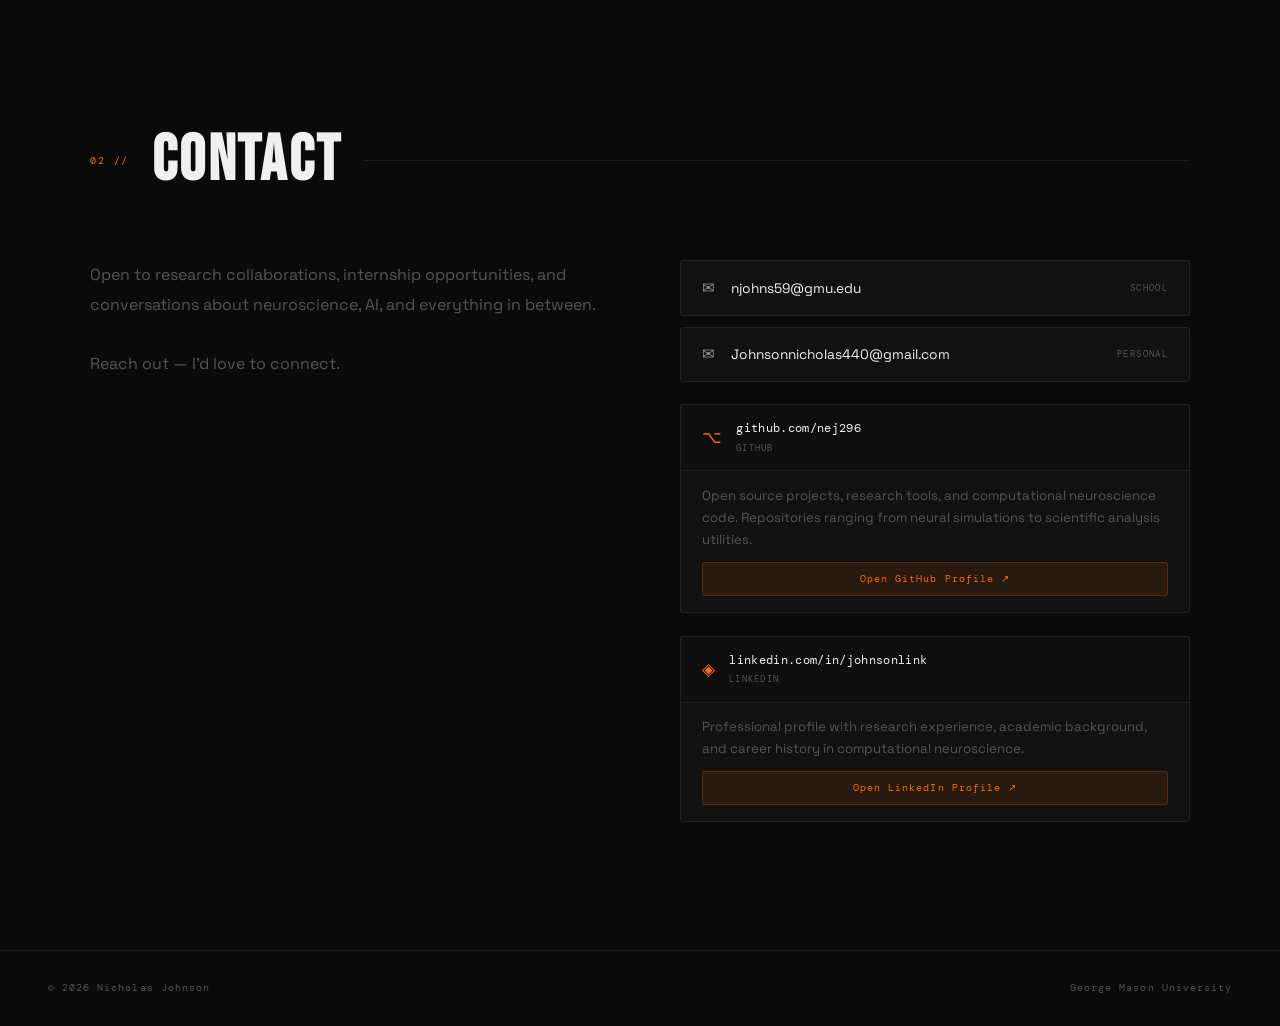
==== commit 6e9bf4c2: "Fix neuron animation and shift to right half of viewport" ====
--- a/index.html
+++ b/index.html
@@ -755,6 +755,7 @@
     const FOV       = 800;
     let   worldScale = 1;     // set by fitNeuron() after build()
     let   curTiltX   = BASE_TILT; // updated each frame during drag
+    let   projCenterX = 0.5;  // 0..1 horizontal anchor for projection
 
     // ── Drag-rotation state ──────────────────────────
     let isDragging    = false;
@@ -788,7 +789,7 @@
 
       const s = FOV / (FOV + rz2);
       return {
-        sx: canvas.width  * 0.5 + rx  * s,
+        sx: canvas.width  * projCenterX + rx  * s,
         sy: canvas.height * 0.5 + ry2 * s,
         s, rz2,
       };
@@ -801,7 +802,7 @@
       const W = canvas.width, H = canvas.height;
 
       soma3 = {
-        x: W * 0.05, y: 0, z: 0,
+        x: -W * 0.20, y: 0, z: 0,
         r: Math.max(16, Math.min(24, H * 0.028)),
       };
 
@@ -888,23 +889,28 @@
       ];
 
       const W = canvas.width, H = canvas.height;
-      let maxSx = 0, maxSy = 0;
+      const cx = W * projCenterX, cy = H * 0.5;
+      let maxLeft = 0, maxRight = 0, maxSy = 0;
       const nAngles = 12;
 
       for (let i = 0; i < nAngles; i++) {
         const rotY = i * (Math.PI / nAngles);
         pts.forEach(p => {
           const pr = proj(p.x, p.y, p.z, rotY);
-          maxSx = Math.max(maxSx, Math.abs(pr.sx - W * 0.5));
-          maxSy = Math.max(maxSy, Math.abs(pr.sy - H * 0.5));
+          const dx = pr.sx - cx;
+          if (dx < 0) maxLeft  = Math.max(maxLeft,  -dx);
+          else        maxRight = Math.max(maxRight,  dx);
+          maxSy = Math.max(maxSy, Math.abs(pr.sy - cy));
         });
       }
 
-      const padX = W * 0.5 * 0.90;
-      const padY = H * 0.5 * 0.90;
-      const sx   = maxSx > 0 ? padX / maxSx : 1;
-      const sy   = maxSy > 0 ? padY / maxSy : 1;
-      worldScale  = Math.min(sx, sy, 1.6); // scale up to fill viewport, cap at 1.6×
+      const padLeft  = cx * 0.90;
+      const padRight = (W - cx) * 0.90;
+      const padY     = cy * 0.90;
+      const sxL  = maxLeft  > 0 ? padLeft  / maxLeft  : 9;
+      const sxR  = maxRight > 0 ? padRight / maxRight : 9;
+      const sy   = maxSy    > 0 ? padY     / maxSy    : 9;
+      worldScale  = Math.min(sxL, sxR, sy, 1.6);
     }
 
     // ── 3D path utilities ────────────────────────────
@@ -1241,9 +1247,10 @@
     function resize() {
       canvas.width  = window.innerWidth;
       canvas.height = window.innerHeight;
-      worldScale    = 1; // reset before fitting
+      projCenterX   = canvas.width > 600 ? 0.68 : 0.5;
+      worldScale    = 1;
       build();
-      fitNeuron();  // auto-scale so neuron stays in viewport at all rotations
+      fitNeuron();
     }
 
     window.addEventListener('resize', () => {
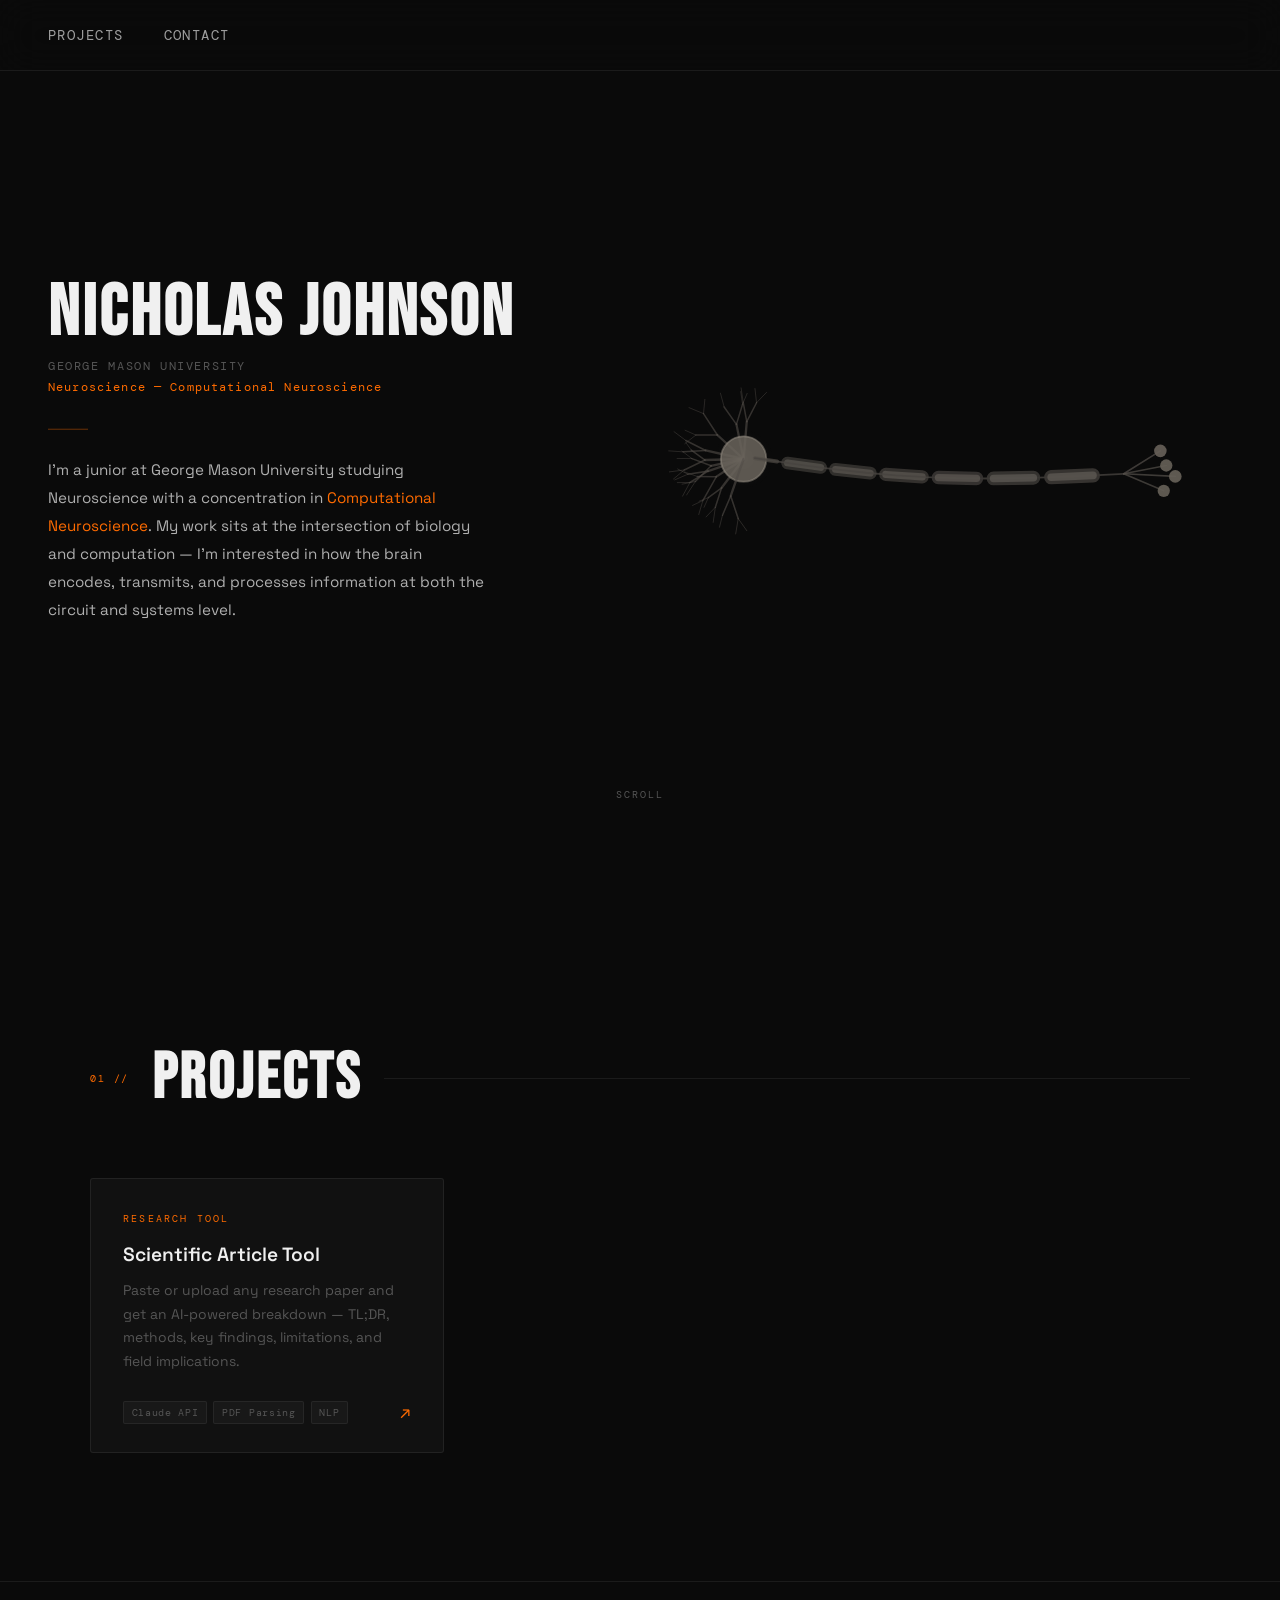
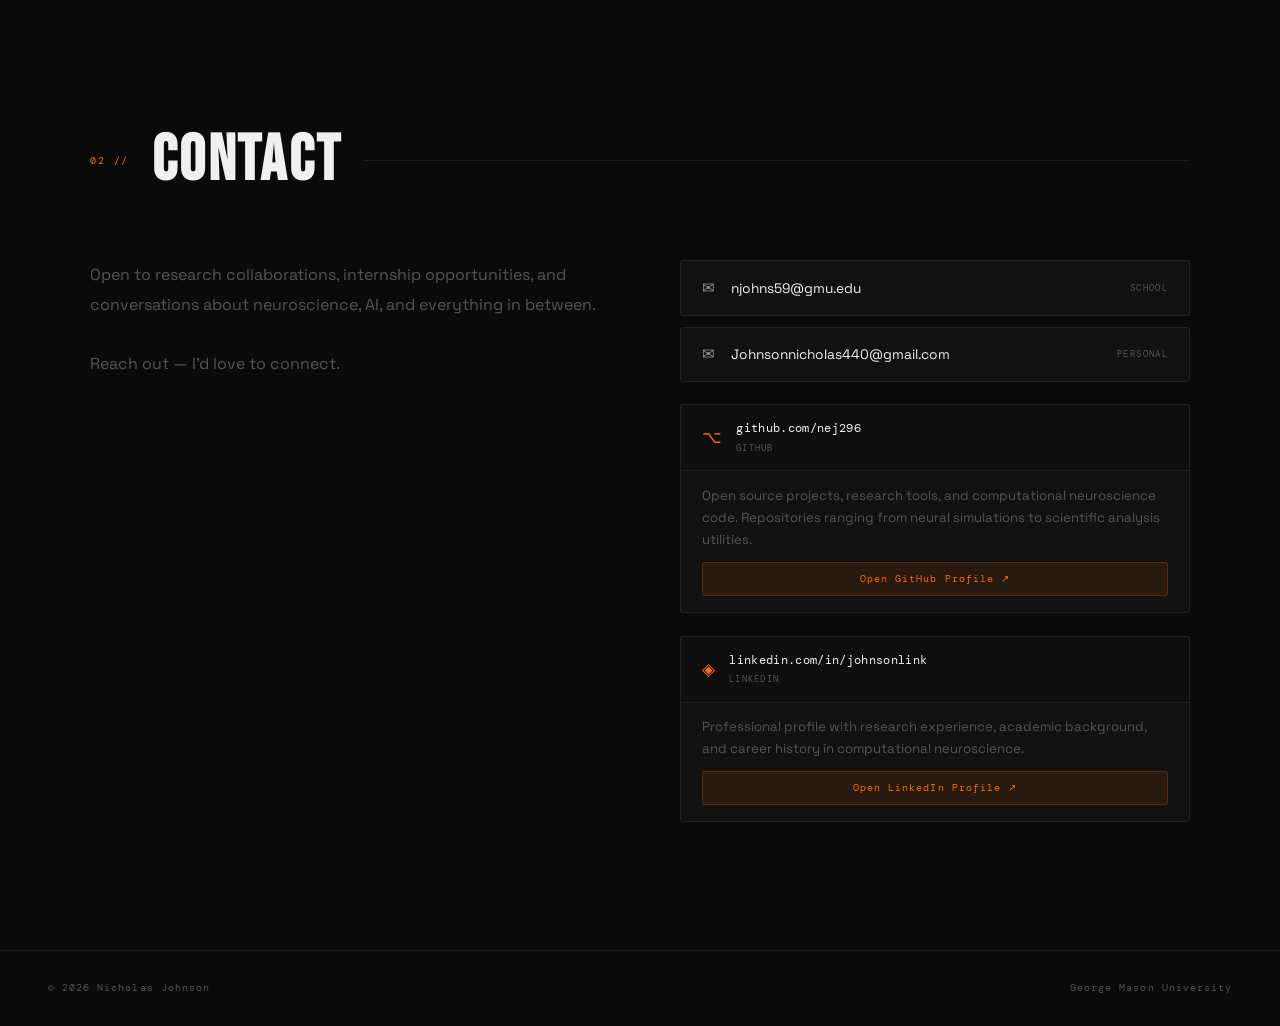
==== commit 7ada8d46: "Lock neuron canvas in place during scroll" ====
--- a/index.html
+++ b/index.html
@@ -47,12 +47,14 @@
     ═══════════════════════════════════════════════ */
     #neural-canvas {
       position: fixed;
-      inset: 0;
-      width: 100%;
-      height: 100%;
+      top: 0;
+      left: 0;
+      width: 100vw;
+      height: 100vh;
       z-index: 0;
       pointer-events: auto;
       cursor: grab;
+      will-change: transform;
     }
 
     #neural-canvas:active { cursor: grabbing; }
@@ -1244,10 +1246,16 @@
     });
 
     // ── Resize ────────────────────────────────────────
+    let lastW = 0, lastH = 0;
+
     function resize() {
-      canvas.width  = window.innerWidth;
-      canvas.height = window.innerHeight;
-      projCenterX   = canvas.width > 600 ? 0.68 : 0.5;
+      const w = window.innerWidth;
+      const h = window.innerHeight;
+      if (w === lastW && h === lastH) return;
+      lastW = w; lastH = h;
+      canvas.width  = w;
+      canvas.height = h;
+      projCenterX   = w > 600 ? 0.68 : 0.5;
       worldScale    = 1;
       build();
       fitNeuron();
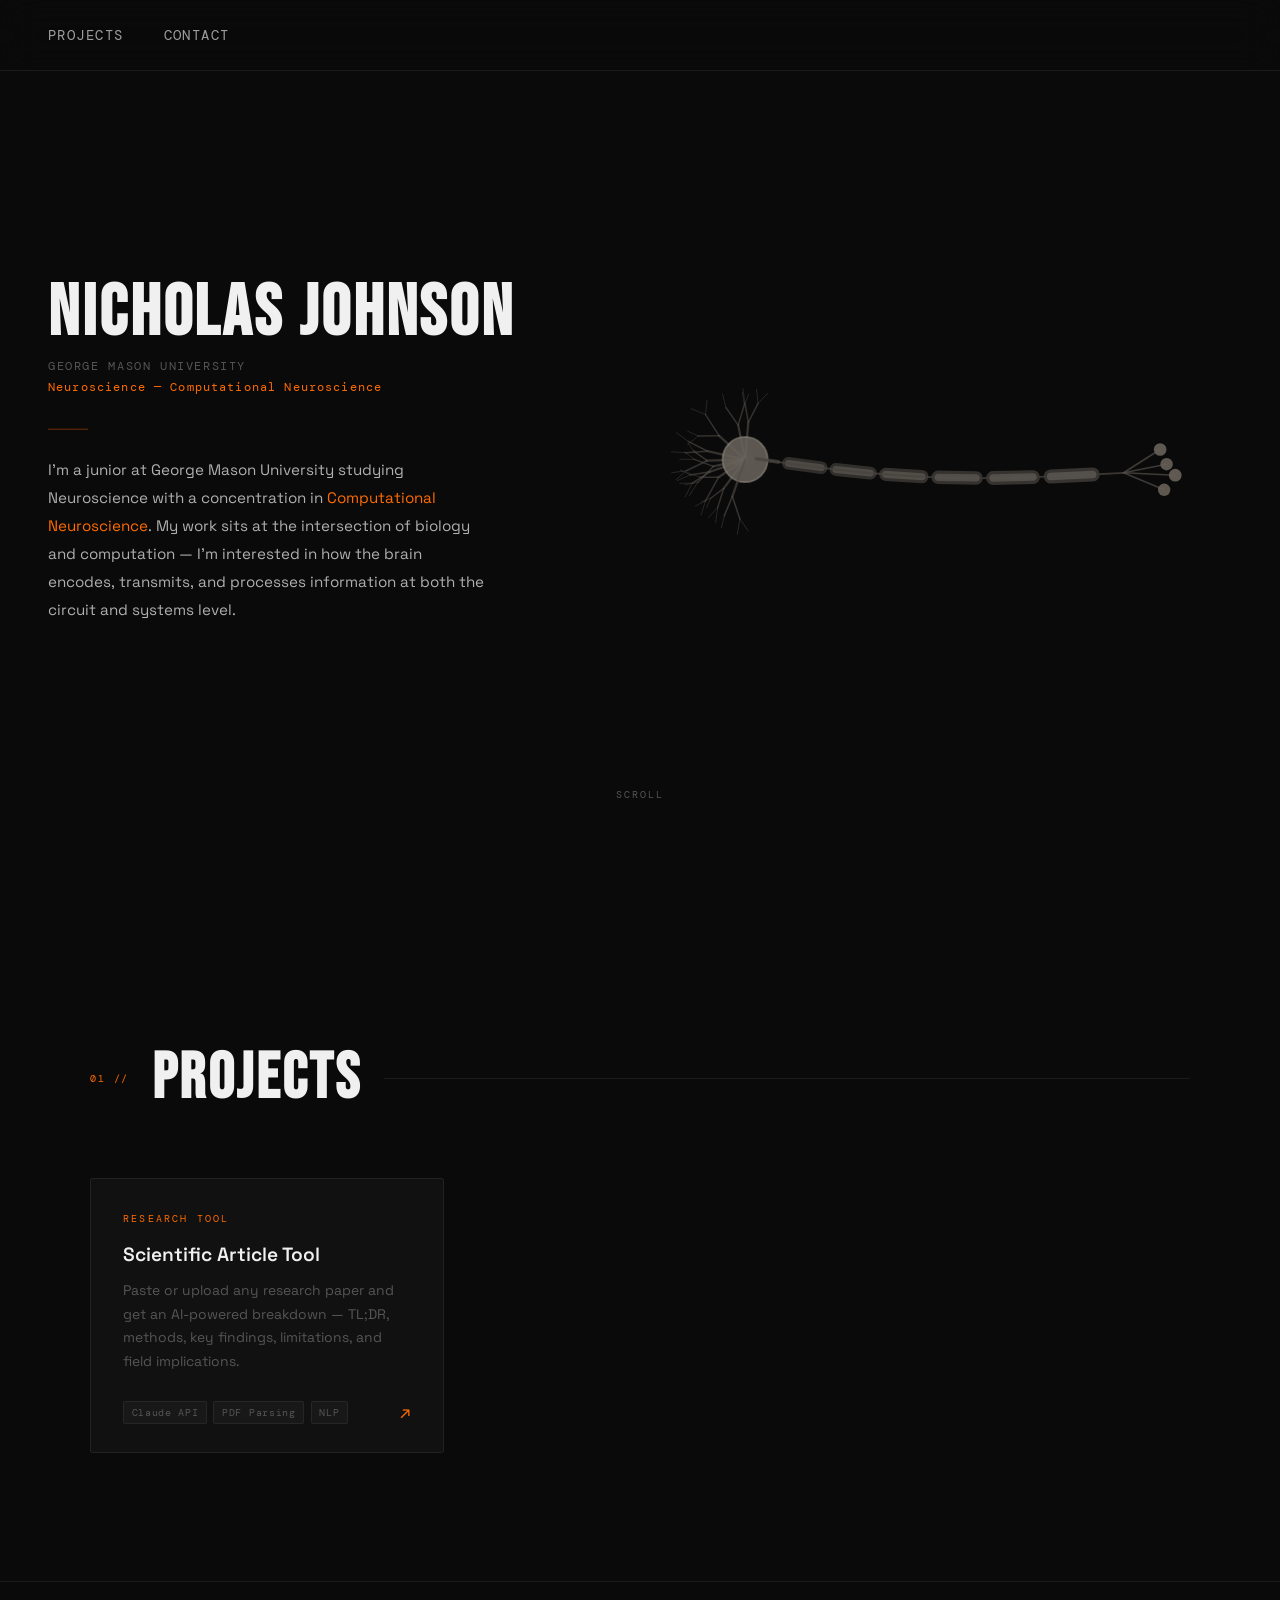
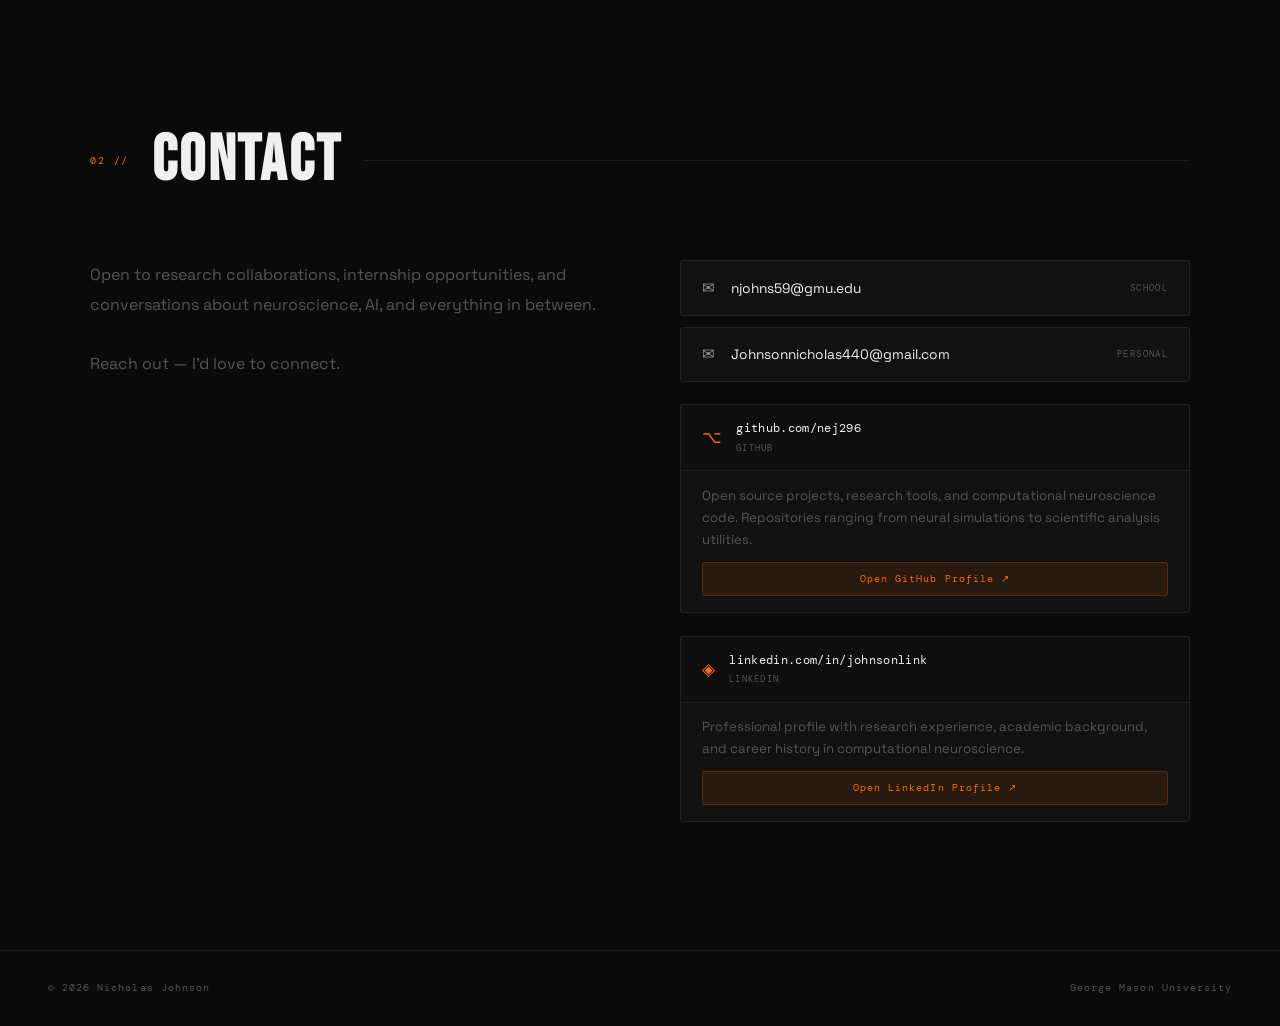
==== commit 8dba38b7: "Replace Groq/Llama with Gemini 2.5 Flash for free-tier analysis; fix neuron scroll" ====
--- a/index.html
+++ b/index.html
@@ -54,7 +54,9 @@
       z-index: 0;
       pointer-events: auto;
       cursor: grab;
-      will-change: transform;
+      transform: translateZ(0);
+      backface-visibility: hidden;
+      -webkit-backface-visibility: hidden;
     }
 
     #neural-canvas:active { cursor: grabbing; }
@@ -1249,8 +1251,9 @@
     let lastW = 0, lastH = 0;
 
     function resize() {
-      const w = window.innerWidth;
-      const h = window.innerHeight;
+      const vv = window.visualViewport;
+      const w = vv ? Math.round(vv.width) : window.innerWidth;
+      const h = vv ? Math.round(vv.height) : window.innerHeight;
       if (w === lastW && h === lastH) return;
       lastW = w; lastH = h;
       canvas.width  = w;
@@ -1261,10 +1264,15 @@
       fitNeuron();
     }
 
-    window.addEventListener('resize', () => {
+    function scheduleResize() {
       clearTimeout(window._nrt);
-      window._nrt = setTimeout(resize, 180);
-    });
+      window._nrt = setTimeout(resize, 200);
+    }
+
+    window.addEventListener('resize', scheduleResize);
+    if (window.visualViewport) {
+      window.visualViewport.addEventListener('resize', scheduleResize);
+    }
 
     // ── Boot ──────────────────────────────────────────
     resize();
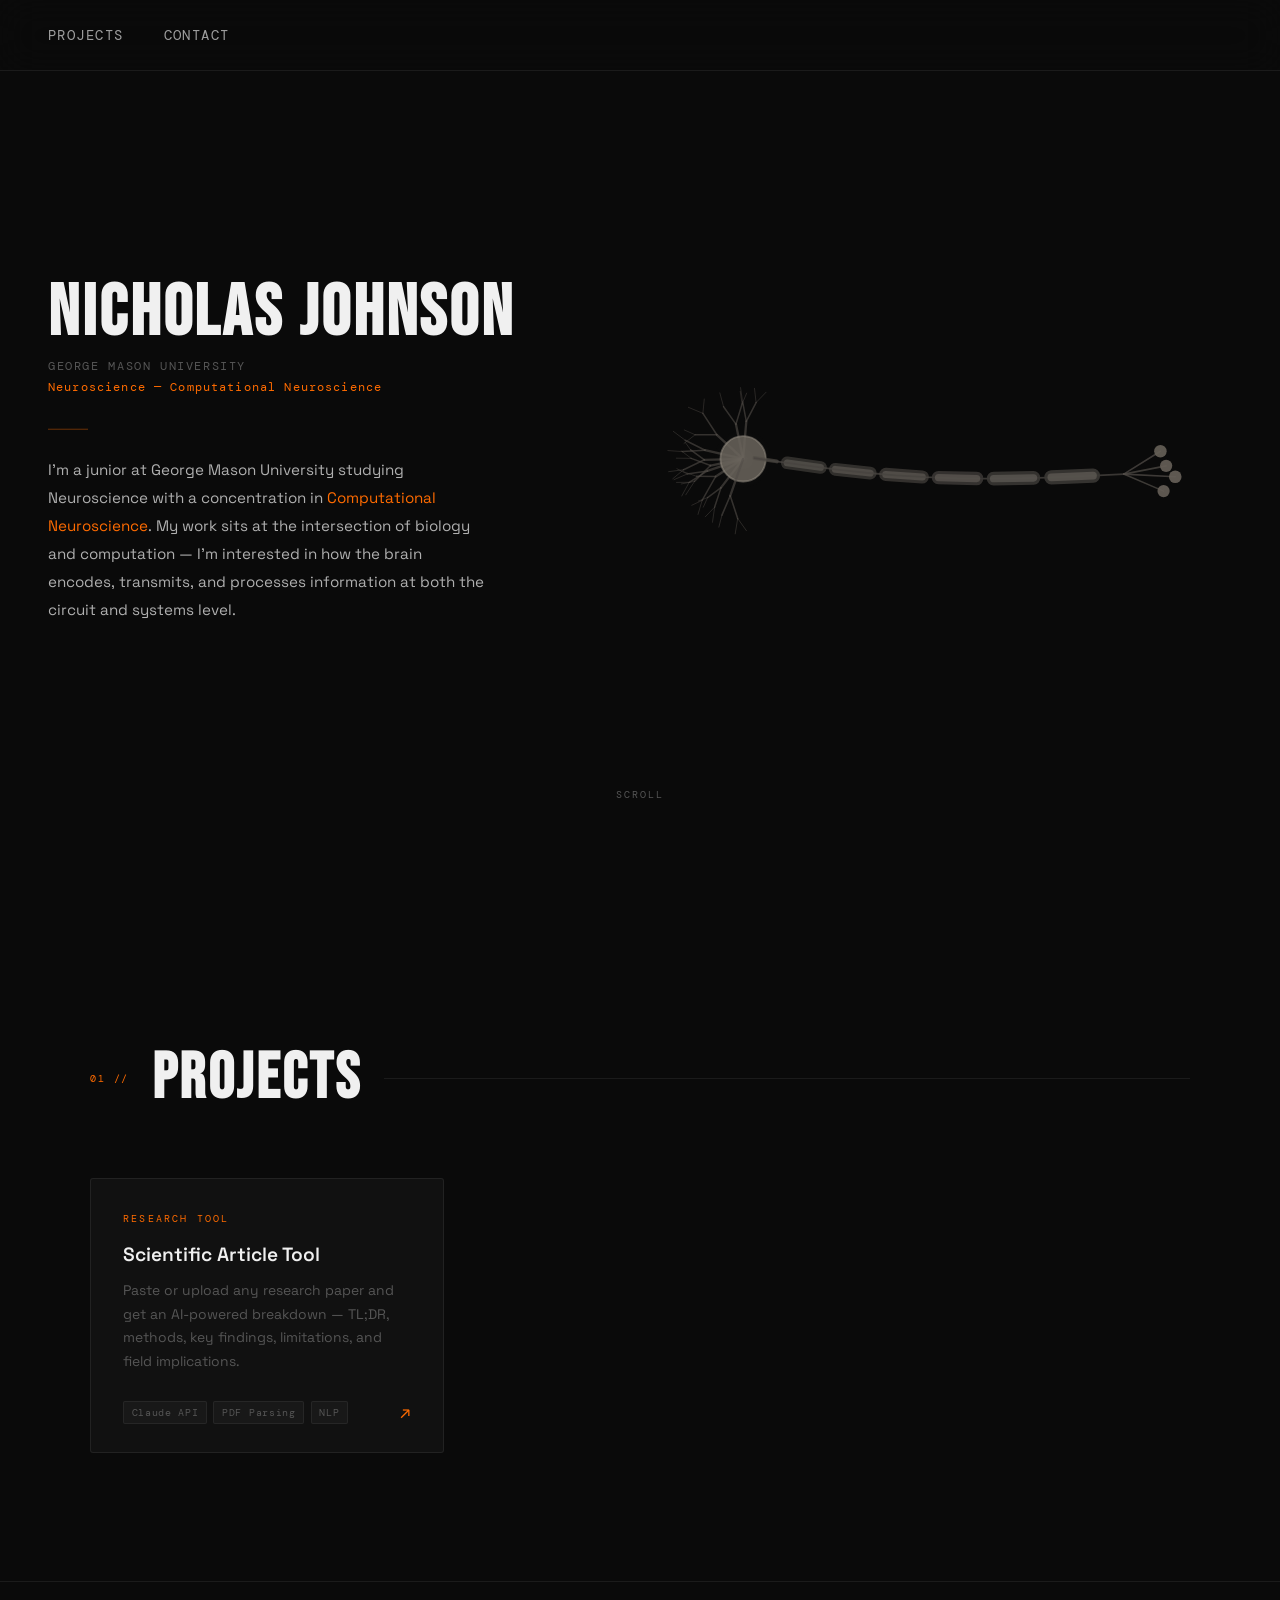
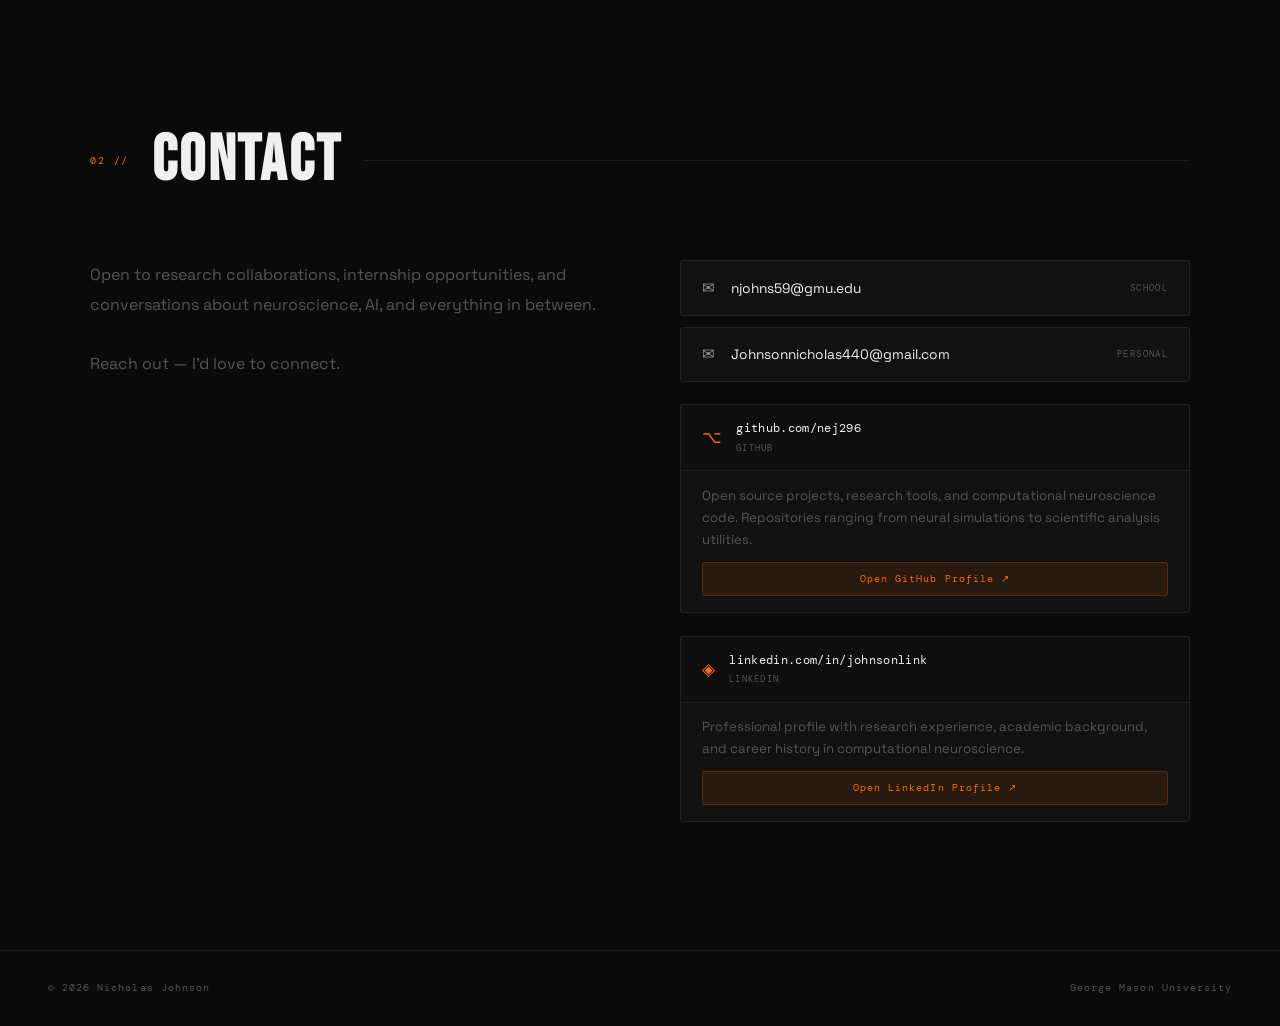
==== commit 15aa33a1: "Fix neuron scroll: remove drag interaction, lock animation in place" ====
--- a/index.html
+++ b/index.html
@@ -52,14 +52,11 @@
       width: 100vw;
       height: 100vh;
       z-index: 0;
-      pointer-events: auto;
-      cursor: grab;
+      pointer-events: none;
       transform: translateZ(0);
       backface-visibility: hidden;
       -webkit-backface-visibility: hidden;
     }
-
-    #neural-canvas:active { cursor: grabbing; }
 
     /* ═══════════════════════════════════════════════
        NAV
@@ -761,14 +758,7 @@
     let   curTiltX   = BASE_TILT; // updated each frame during drag
     let   projCenterX = 0.5;  // 0..1 horizontal anchor for projection
 
-    // ── Drag-rotation state ──────────────────────────
-    let isDragging    = false;
-    let dragLast      = { x: 0, y: 0 };
-    let manualRotY    = 0;     // accumulated Y from user drag
-    let manualRotX    = 0;     // accumulated X from user drag
-    let autoRotOffset = 0;     // keeps auto-rot continuous after drag
-    let lastInteract  = -999999;
-    const RESUME_DELAY = 2000; // ms to blend back to auto-rotation
+    let autoRotOffset = 0;
 
     // ── Seeded RNG ──────────────────────────────────
     function makeRng(seed) {
@@ -1117,23 +1107,8 @@
     function render(ts) {
       ctx.clearRect(0, 0, canvas.width, canvas.height);
 
-      // ── Compute rotY + tiltX for this frame ─────────
-      const sinceInteract = ts - lastInteract;
-      let rotY;
-      if (isDragging) {
-        rotY     = manualRotY;
-        curTiltX = BASE_TILT + manualRotX;
-      } else if (sinceInteract < RESUME_DELAY) {
-        // Smoothstep blend from manual back to auto-rotation
-        const t      = sinceInteract / RESUME_DELAY;
-        const eased  = t * t * (3 - 2 * t);
-        const autoY  = ts * ROT_SPEED + autoRotOffset;
-        rotY         = manualRotY + (autoY - manualRotY) * eased;
-        curTiltX     = BASE_TILT + manualRotX * (1 - eased);
-      } else {
-        rotY     = ts * ROT_SPEED + autoRotOffset;
-        curTiltX = BASE_TILT;
-      }
+      const rotY = ts * ROT_SPEED + autoRotOffset;
+      curTiltX = BASE_TILT;
 
       const elapsed  = ts - phaseStart;
       const progress = Math.min(1, elapsed / DUR[phase]);
@@ -1186,57 +1161,6 @@
       requestAnimationFrame(render);
     }
 
-    // ── Mouse drag rotation ───────────────────────────
-    canvas.addEventListener('mousedown', e => {
-      isDragging   = true;
-      dragLast     = { x: e.clientX, y: e.clientY };
-      lastInteract = performance.now();
-      e.preventDefault();
-    });
-
-    window.addEventListener('mousemove', e => {
-      if (!isDragging) return;
-      const dx = e.clientX - dragLast.x;
-      const dy = e.clientY - dragLast.y;
-      manualRotY  += dx * 0.005;
-      manualRotX   = Math.max(-0.55, Math.min(0.55, manualRotX + dy * 0.004));
-      dragLast     = { x: e.clientX, y: e.clientY };
-      lastInteract = performance.now();
-    });
-
-    window.addEventListener('mouseup', () => {
-      if (!isDragging) return;
-      isDragging    = false;
-      // Sync so auto-rotation continues smoothly from current position
-      autoRotOffset = manualRotY - performance.now() * ROT_SPEED;
-      lastInteract  = performance.now();
-    });
-
-    // ── Touch drag rotation ───────────────────────────
-    canvas.addEventListener('touchstart', e => {
-      if (e.touches.length !== 1) return;
-      isDragging   = true;
-      dragLast     = { x: e.touches[0].clientX, y: e.touches[0].clientY };
-      lastInteract = performance.now();
-    }, { passive: true });
-
-    window.addEventListener('touchmove', e => {
-      if (!isDragging || e.touches.length !== 1) return;
-      const dx = e.touches[0].clientX - dragLast.x;
-      const dy = e.touches[0].clientY - dragLast.y;
-      manualRotY  += dx * 0.005;
-      manualRotX   = Math.max(-0.55, Math.min(0.55, manualRotX + dy * 0.004));
-      dragLast     = { x: e.touches[0].clientX, y: e.touches[0].clientY };
-      lastInteract = performance.now();
-    }, { passive: true });
-
-    window.addEventListener('touchend', () => {
-      if (!isDragging) return;
-      isDragging    = false;
-      autoRotOffset = manualRotY - performance.now() * ROT_SPEED;
-      lastInteract  = performance.now();
-    });
-
     // ── Project card navigation ────────────────────────
     document.querySelectorAll('.project-card[data-href]').forEach(card => {
       const href = card.dataset.href;
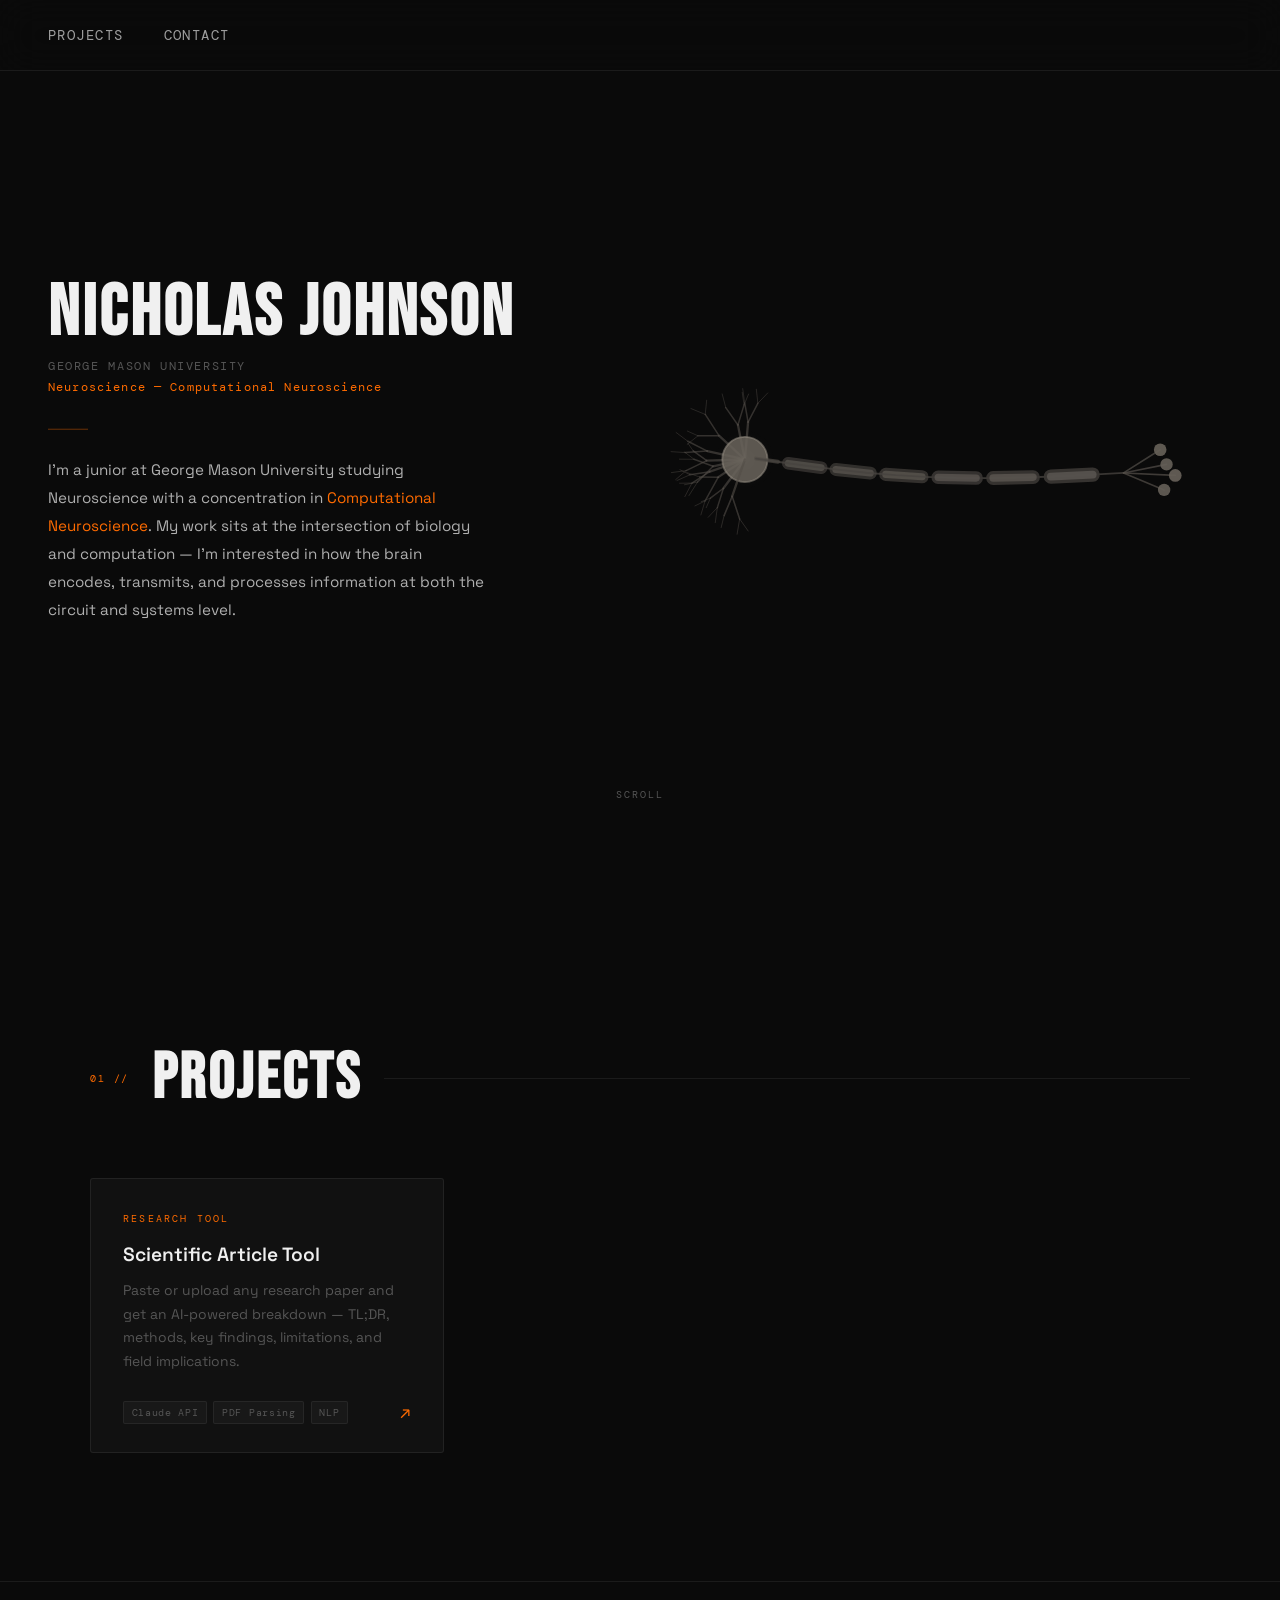
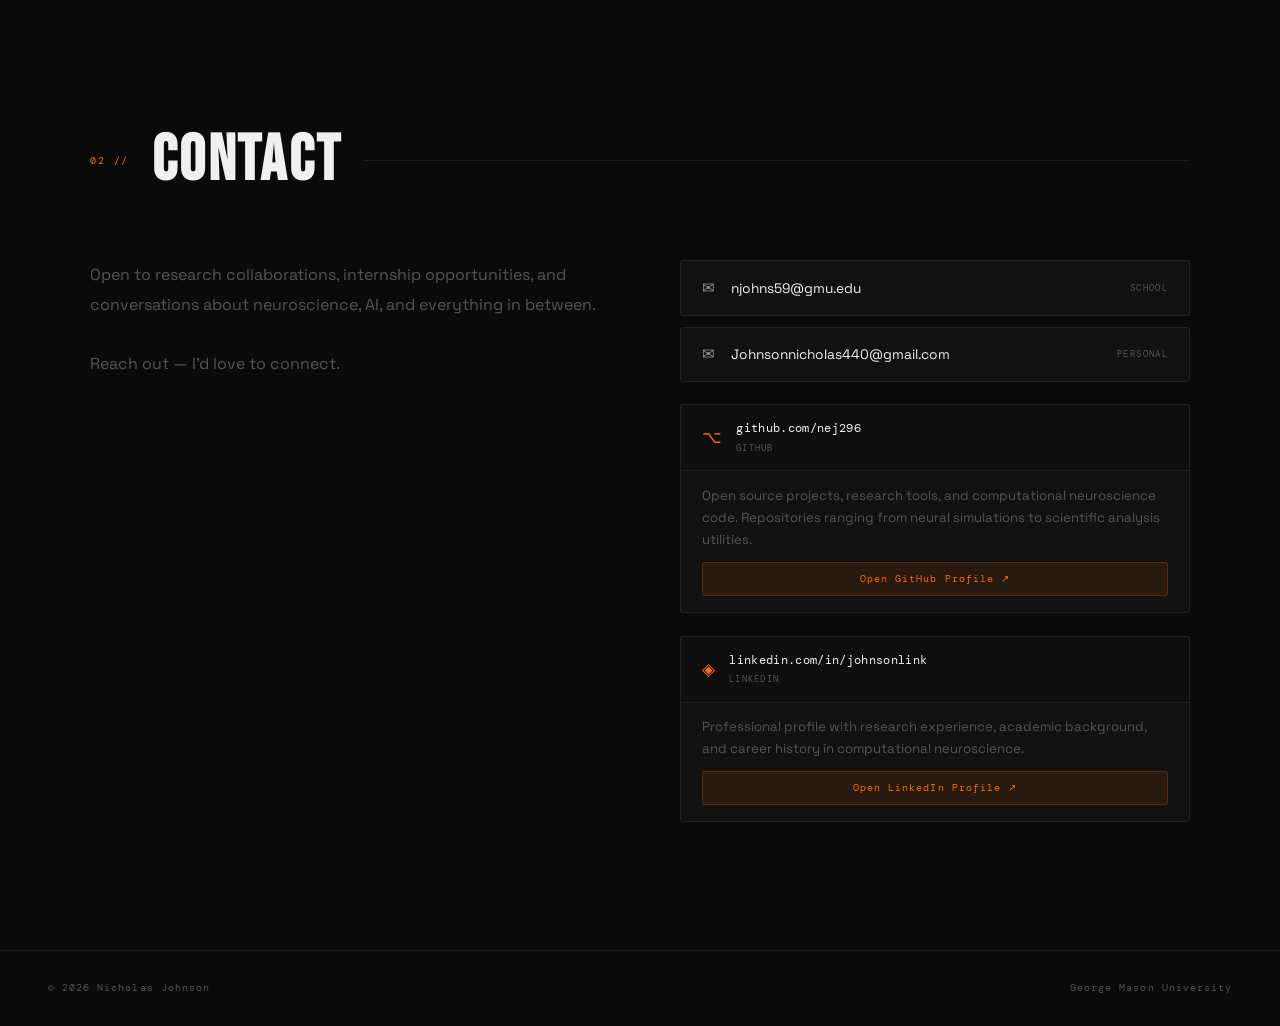
==== commit 6ca67dbf: "Move canvas inside hero section so neuron scrolls with content" ====
--- a/index.html
+++ b/index.html
@@ -46,16 +46,13 @@
        CANVAS — Single neuron morphology
     ═══════════════════════════════════════════════ */
     #neural-canvas {
-      position: fixed;
+      position: absolute;
       top: 0;
       left: 0;
-      width: 100vw;
-      height: 100vh;
+      width: 100%;
+      height: 100%;
       z-index: 0;
       pointer-events: none;
-      transform: translateZ(0);
-      backface-visibility: hidden;
-      -webkit-backface-visibility: hidden;
     }
 
     /* ═══════════════════════════════════════════════
@@ -110,8 +107,8 @@
       position: relative;
       z-index: 2;
       height: 100vh;
-      background: transparent;
-      pointer-events: none;
+      background: var(--bg);
+      overflow: hidden;
     }
 
     .hero-content {
@@ -553,9 +550,6 @@
 </head>
 <body>
 
-  <!-- Single-neuron AP animation -->
-  <canvas id="neural-canvas"></canvas>
-
   <!-- ─── NAV ─────────────────────────────────────── -->
   <nav>
     <ul class="nav-links">
@@ -566,6 +560,7 @@
 
   <!-- ─── HERO — identity left, neuron right ──────── -->
   <section id="hero">
+    <canvas id="neural-canvas"></canvas>
     <div class="hero-content">
       <h1 class="hero-name">Nicholas Johnson</h1>
       <p class="hero-school">George Mason University</p>
@@ -1175,9 +1170,9 @@
     let lastW = 0, lastH = 0;
 
     function resize() {
-      const vv = window.visualViewport;
-      const w = vv ? Math.round(vv.width) : window.innerWidth;
-      const h = vv ? Math.round(vv.height) : window.innerHeight;
+      const hero = document.getElementById('hero');
+      const w = hero.clientWidth;
+      const h = hero.clientHeight;
       if (w === lastW && h === lastH) return;
       lastW = w; lastH = h;
       canvas.width  = w;
@@ -1188,15 +1183,10 @@
       fitNeuron();
     }
 
-    function scheduleResize() {
+    window.addEventListener('resize', () => {
       clearTimeout(window._nrt);
       window._nrt = setTimeout(resize, 200);
-    }
-
-    window.addEventListener('resize', scheduleResize);
-    if (window.visualViewport) {
-      window.visualViewport.addEventListener('resize', scheduleResize);
-    }
+    });
 
     // ── Boot ──────────────────────────────────────────
     resize();
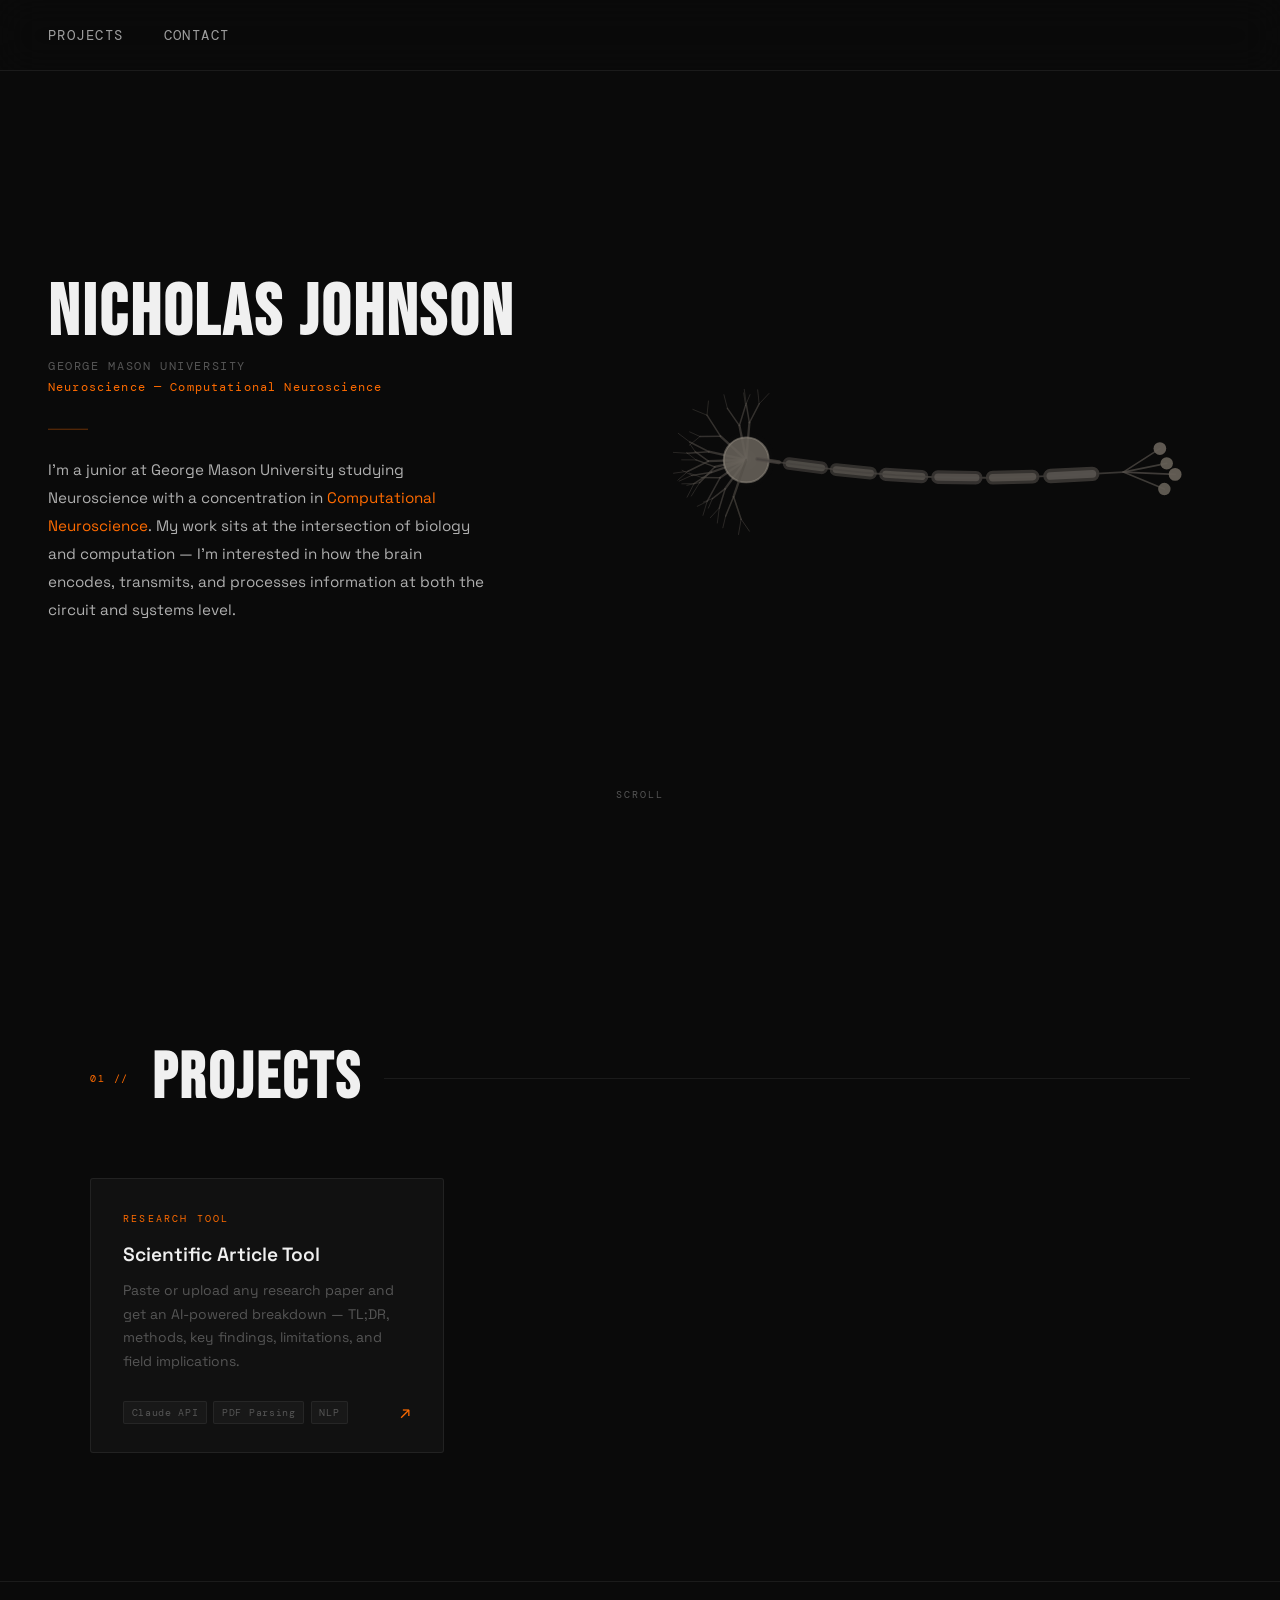
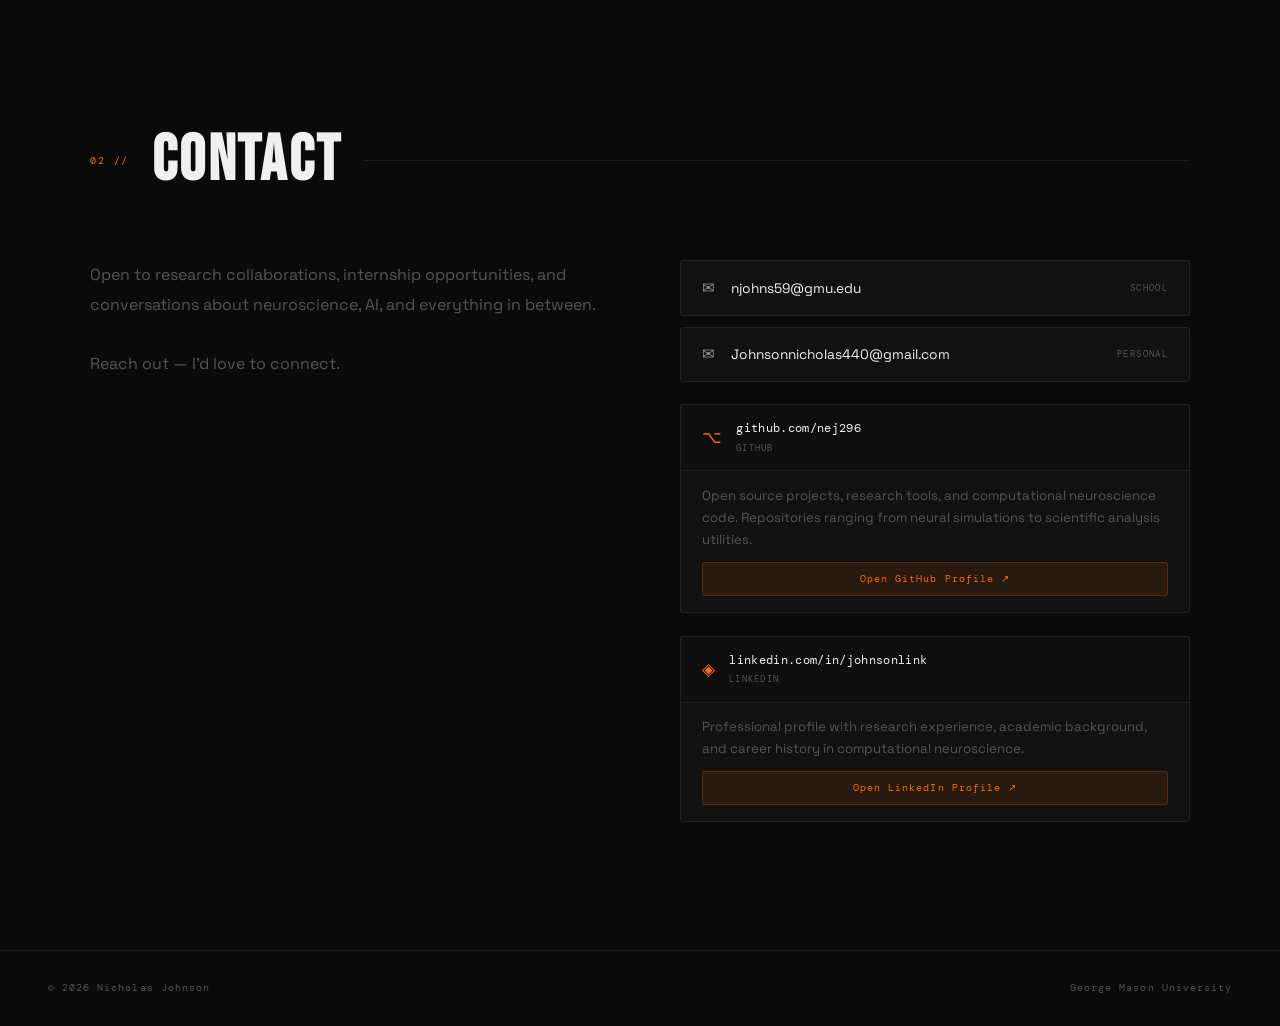
==== commit 7a35c2b7: "Add click-and-drag rotation to neuron animation" ====
--- a/index.html
+++ b/index.html
@@ -52,8 +52,11 @@
       width: 100%;
       height: 100%;
       z-index: 0;
-      pointer-events: none;
-    }
+      pointer-events: auto;
+      cursor: grab;
+    }
+
+    #neural-canvas:active { cursor: grabbing; }
 
     /* ═══════════════════════════════════════════════
        NAV
@@ -753,7 +756,13 @@
     let   curTiltX   = BASE_TILT; // updated each frame during drag
     let   projCenterX = 0.5;  // 0..1 horizontal anchor for projection
 
+    let isDragging    = false;
+    let dragLast      = { x: 0, y: 0 };
+    let manualRotY    = 0;
+    let manualRotX    = 0;
     let autoRotOffset = 0;
+    let lastInteract  = -999999;
+    const RESUME_DELAY = 2000;
 
     // ── Seeded RNG ──────────────────────────────────
     function makeRng(seed) {
@@ -1102,8 +1111,21 @@
     function render(ts) {
       ctx.clearRect(0, 0, canvas.width, canvas.height);
 
-      const rotY = ts * ROT_SPEED + autoRotOffset;
-      curTiltX = BASE_TILT;
+      const sinceInteract = ts - lastInteract;
+      let rotY;
+      if (isDragging) {
+        rotY     = manualRotY;
+        curTiltX = BASE_TILT + manualRotX;
+      } else if (sinceInteract < RESUME_DELAY) {
+        const t     = sinceInteract / RESUME_DELAY;
+        const eased = t * t * (3 - 2 * t);
+        const autoY = ts * ROT_SPEED + autoRotOffset;
+        rotY        = manualRotY + (autoY - manualRotY) * eased;
+        curTiltX    = BASE_TILT + manualRotX * (1 - eased);
+      } else {
+        rotY     = ts * ROT_SPEED + autoRotOffset;
+        curTiltX = BASE_TILT;
+      }
 
       const elapsed  = ts - phaseStart;
       const progress = Math.min(1, elapsed / DUR[phase]);
@@ -1156,6 +1178,54 @@
       requestAnimationFrame(render);
     }
 
+    // ── Mouse drag rotation ───────────────────────────
+    canvas.addEventListener('mousedown', function (e) {
+      isDragging   = true;
+      dragLast     = { x: e.clientX, y: e.clientY };
+      lastInteract = performance.now();
+      e.preventDefault();
+    });
+
+    window.addEventListener('mousemove', function (e) {
+      if (!isDragging) return;
+      manualRotY  += (e.clientX - dragLast.x) * 0.005;
+      manualRotX   = Math.max(-0.55, Math.min(0.55, manualRotX + (e.clientY - dragLast.y) * 0.004));
+      dragLast     = { x: e.clientX, y: e.clientY };
+      lastInteract = performance.now();
+    });
+
+    window.addEventListener('mouseup', function () {
+      if (!isDragging) return;
+      isDragging    = false;
+      autoRotOffset = manualRotY - performance.now() * ROT_SPEED;
+      lastInteract  = performance.now();
+    });
+
+    // ── Touch drag rotation ───────────────────────────
+    canvas.addEventListener('touchstart', function (e) {
+      if (e.touches.length !== 1) return;
+      isDragging   = true;
+      dragLast     = { x: e.touches[0].clientX, y: e.touches[0].clientY };
+      lastInteract = performance.now();
+      e.preventDefault();
+    });
+
+    canvas.addEventListener('touchmove', function (e) {
+      if (!isDragging || e.touches.length !== 1) return;
+      manualRotY  += (e.touches[0].clientX - dragLast.x) * 0.005;
+      manualRotX   = Math.max(-0.55, Math.min(0.55, manualRotX + (e.touches[0].clientY - dragLast.y) * 0.004));
+      dragLast     = { x: e.touches[0].clientX, y: e.touches[0].clientY };
+      lastInteract = performance.now();
+      e.preventDefault();
+    });
+
+    window.addEventListener('touchend', function () {
+      if (!isDragging) return;
+      isDragging    = false;
+      autoRotOffset = manualRotY - performance.now() * ROT_SPEED;
+      lastInteract  = performance.now();
+    });
+
     // ── Project card navigation ────────────────────────
     document.querySelectorAll('.project-card[data-href]').forEach(card => {
       const href = card.dataset.href;
